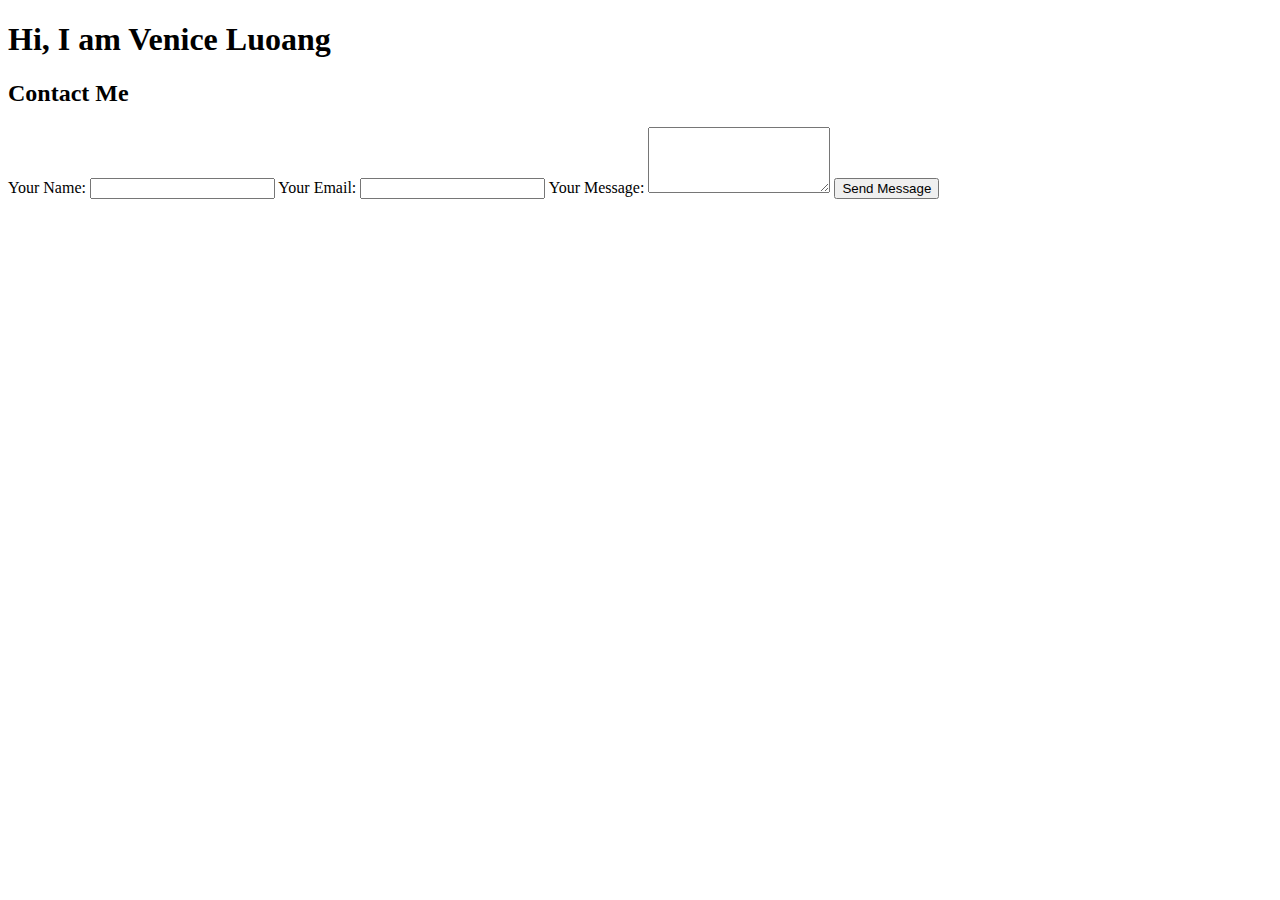
==== index.html @ 9e5da6f2 "Add files via upload" ====
<!DOCTYPE html>
<html lang="en">

<head>
    <meta charset="UTF-8">
    <meta name="viewport" content="width=device-width, initial-scale=1.0">
    <title>My Portfolio</title>
    <link rel="stylesheet" href="styles.css">
    <!-- Swiper CSS -->
    <link rel="stylesheet" href="https://unpkg.com/swiper/swiper-bundle.min.css">
</head>

<body>
    <header>
        <h1>Hi, I am Venice Luoang</h1>
    </header>

    <section id="intro-section">
        <!-- ... (your existing content) -->
    </section>

    <section id="about-me-section">
        <!-- ... (your existing content) -->
    </section>

    <section id="skills-section">
        <!-- ... (your existing content) -->
    </section>

    <section id="projects-section">
        <!-- ... (your existing content) -->
    </section>

    <section id="certificates-section">
        <!-- ... (your existing content) -->
    </section>

    <section id="contact-section">
        <h2>Contact Me</h2>

        <form action="#" method="post" id="contact-form">
            <label for="name">Your Name:</label>
            <input type="text" id="name" name="name" required>

            <label for="email">Your Email:</label>
            <input type="email" id="email" name="email" required>

            <label for="message">Your Message:</label>
            <textarea id="message" name="message" rows="4" required></textarea>

            <button type="submit">Send Message</button>
        </form>
    </section>

    <!-- Swiper JS -->
    <script src="https://unpkg.com/swiper/swiper-bundle.min.js"></script>
    <!-- Initialize Swiper -->
    <script>
        var swiper = new Swiper('.swiper-container', {
            slidesPerView: 1,
            spaceBetween: 30,
            pagination: {
                el: '.swiper-pagination',
                clickable: true,
            },
            navigation: {
                nextEl: '.swiper-button-next',
                prevEl: '.swiper-button-prev',
            },
        });
    </script>
</body>

</html>
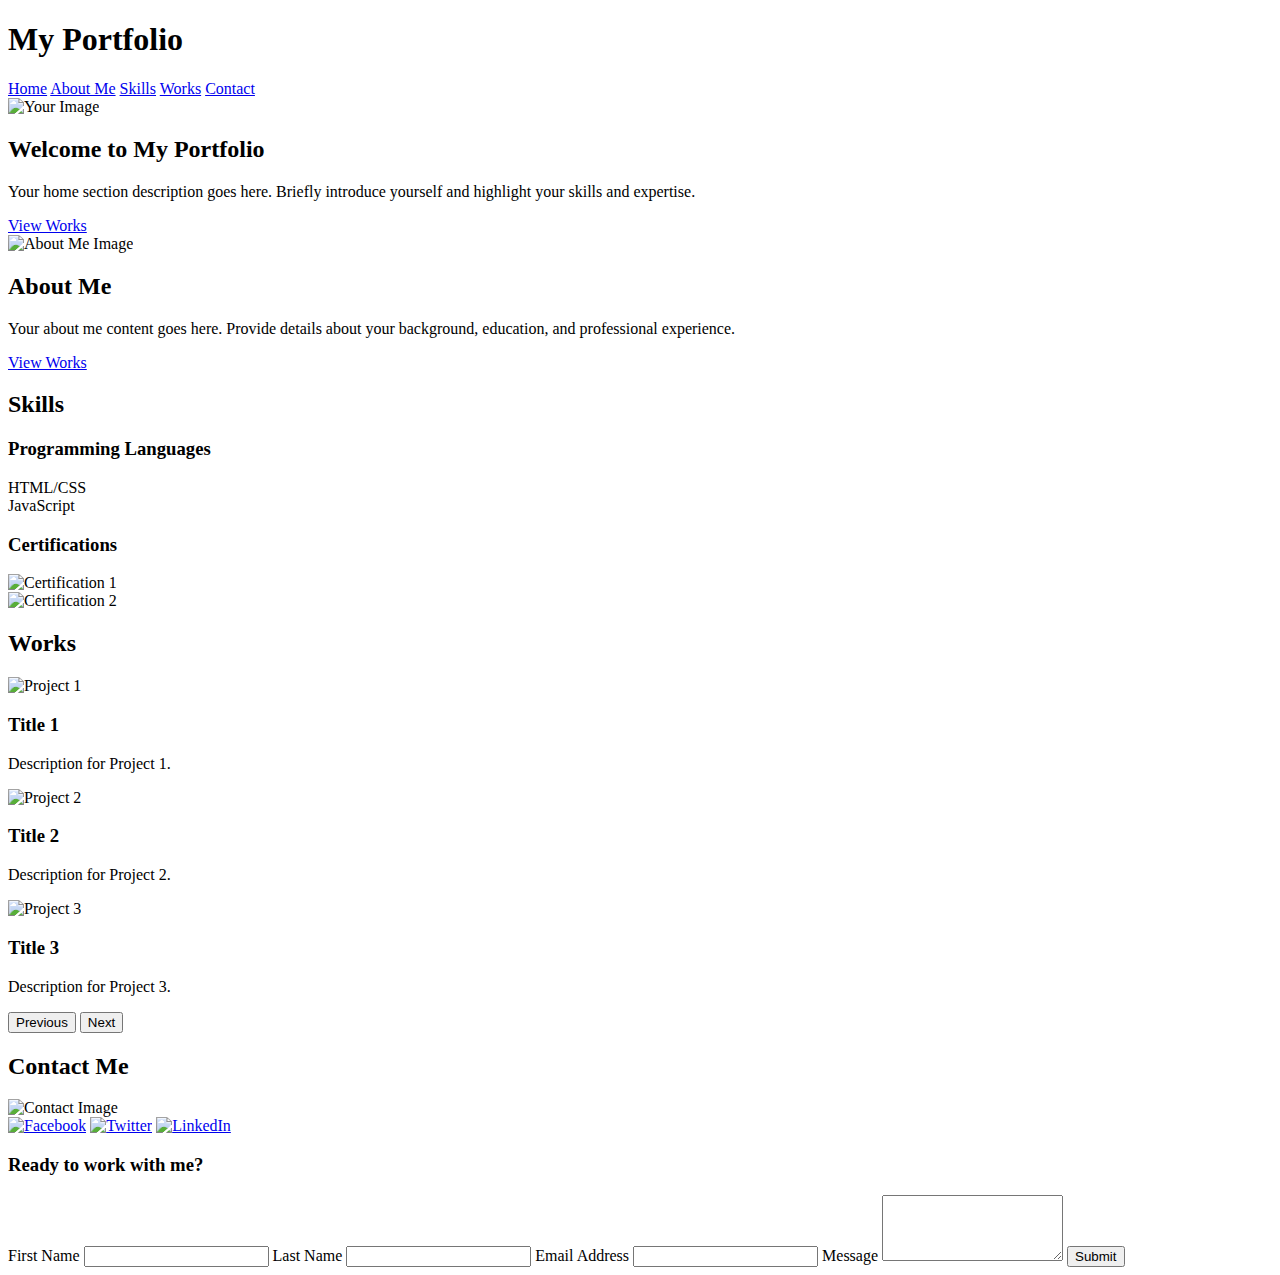
==== commit baa75ea0: "Add files via upload" ====
--- a/index.html
+++ b/index.html
@@ -1,74 +1,182 @@
 <!DOCTYPE html>
 <html lang="en">
+<head>
+  <meta charset="UTF-8">
+  <meta name="viewport" content="width=device-width, initial-scale=1.0">
+  <title>Your Portfolio</title>
+  <link rel="stylesheet" href="styles.css">
+</head>
+<body>
 
-<head>
-    <meta charset="UTF-8">
-    <meta name="viewport" content="width=device-width, initial-scale=1.0">
-    <title>My Portfolio</title>
-    <link rel="stylesheet" href="styles.css">
-    <!-- Swiper CSS -->
-    <link rel="stylesheet" href="https://unpkg.com/swiper/swiper-bundle.min.css">
-</head>
+  <header>
+    <h1 class="section-title">My Portfolio</h1>
+    <nav>
+      <a href="#home" onclick="scrollToSection('#home')">Home</a>
+      <a href="#about" onclick="scrollToSection('#about')">About Me</a>
+      <a href="#skills" onclick="scrollToSection('#skills')">Skills</a>
+      <a href="#works" onclick="scrollToSection('#works')">Works</a>
+      <a href="#contact" onclick="scrollToSection('#contact')">Contact</a>
+    </nav>
+  </header>
 
-<body>
-    <header>
-        <h1>Hi, I am Venice Luoang</h1>
-    </header>
+  <section id="home" class="home-section">
+    <div class="home-content">
+      <div class="home-image">
+        <img src="your-image.jpg" alt="Your Image">
+      </div>
+      <div class="home-description">
+        <h2>Welcome to My Portfolio</h2>
+        <p>
+          Your home section description goes here. 
+          Briefly introduce yourself and highlight your skills and expertise.
+        </p>
+        <a href="#works" class="view-works-btn" onclick="scrollToSection('#works')">View Works</a>
+      </div>
+    </div>
+  </section>
 
-    <section id="intro-section">
-        <!-- ... (your existing content) -->
-    </section>
+  <section id="about" class="about-section">
+    <div class="about-content">
+      <div class="about-image">
+        <img src="your-about-image.jpg" alt="About Me Image">
+      </div>
+      <div class="about-description">
+        <h2>About Me</h2>
+        <p>
+          Your about me content goes here. 
+          Provide details about your background, education, and professional experience.
+        </p>
+        <a href="#works" class="view-works-btn" onclick="scrollToSection('#works')">View Works</a>
+      </div>
+    </div>
+  </section>
 
-    <section id="about-me-section">
-        <!-- ... (your existing content) -->
-    </section>
+  <section id="skills" class="skills-section">
+    <div class="section-content">
+      <h2>Skills</h2>
 
-    <section id="skills-section">
-        <!-- ... (your existing content) -->
-    </section>
+      <!-- Container for Programming Languages -->
+      <div class="skills-container">
+        <div class="skills-left">
+          <h3>Programming Languages</h3>
+          <div class="progress-bar">
+            <div class="progress" style="width: 80%;">HTML/CSS</div>
+          </div>
+          <div class="progress-bar">
+            <div class="progress" style="width: 70%;">JavaScript</div>
+          </div>
+          <!-- Add more programming languages and progress bars as needed -->
+        </div>
+      </div>
 
-    <section id="projects-section">
-        <!-- ... (your existing content) -->
-    </section>
+      <!-- Container for Certifications -->
+      <div class="skills-container">
+        <div class="skills-right">
+          <h3>Certifications</h3>
+          <div class="certification">
+            <img src="certification1.jpg" alt="Certification 1">
+          </div>
+          <div class="certification">
+            <img src="certification2.jpg" alt="Certification 2">
+          </div>
+          <!-- Add more certifications and images as needed -->
+        </div>
+      </div>
 
-    <section id="certificates-section">
-        <!-- ... (your existing content) -->
-    </section>
+    </div>
+  </section>
 
-    <section id="contact-section">
-        <h2>Contact Me</h2>
 
-        <form action="#" method="post" id="contact-form">
-            <label for="name">Your Name:</label>
-            <input type="text" id="name" name="name" required>
+<section id="works" class="works-section">
+    <div class="section-content">
+      <h2>Works</h2>
+  
+      <!-- Image Slider with Descriptions -->
+      <div class="image-slider">
+        <div class="slide">
+          <img src="image1.jpg" alt="Project 1">
+          <div class="slide-description">
+            <h3>Title 1</h3>
+            <p>Description for Project 1.</p>
+          </div>
+        </div>
+        <div class="slide">
+          <img src="image2.jpg" alt="Project 2">
+          <div class="slide-description">
+            <h3>Title 2</h3>
+            <p>Description for Project 2.</p>
+          </div>
+        </div>
+        <div class="slide">
+          <img src="image3.jpg" alt="Project 3">
+          <div class="slide-description">
+            <h3>Title 3</h3>
+            <p>Description for Project 3.</p>
+          </div>
+        </div>
+        <!-- Add more slides as needed -->
+      </div>
+  
+    </div>
+  </section>
+  
 
-            <label for="email">Your Email:</label>
+<!-- Image Slider Navigation Buttons -->
+<div class="slider-navigation">
+    <button class="prev-btn" onclick="prevSlide()">Previous</button>
+    <button class="next-btn" onclick="nextSlide()">Next</button>
+  </div>
+
+  
+  
+  
+
+<section id="contact" class="contact-section">
+    <div class="section-content">
+      <h2>Contact Me</h2>
+  
+      <!-- Contact Content -->
+      <div class="contact-content">
+        <!-- Left side with image and social media icons -->
+        <div class="contact-left">
+          <img src="contact-image.jpg" alt="Contact Image">
+          <div class="social-icons">
+            <!-- Add social media icons as needed -->
+            <a href="#" target="_blank"><img src="facebook-icon.png" alt="Facebook"></a>
+            <a href="#" target="_blank"><img src="twitter-icon.png" alt="Twitter"></a>
+            <a href="#" target="_blank"><img src="linkedin-icon.png" alt="LinkedIn"></a>
+            <!-- Add more social media icons as needed -->
+          </div>
+        </div>
+  
+        <!-- Right side with contact form -->
+        <div class="contact-right">
+          <h3>Ready to work with me?</h3>
+          <form>
+            <label for="firstName">First Name</label>
+            <input type="text" id="firstName" name="firstName" required>
+  
+            <label for="lastName">Last Name</label>
+            <input type="text" id="lastName" name="lastName" required>
+  
+            <label for="email">Email Address</label>
             <input type="email" id="email" name="email" required>
+  
+            <label for="message">Message</label>
+            <textarea id="message" name="message" rows="4" required></textarea>
+  
+            <button type="submit">Submit</button>
+          </form>
+        </div>
+      </div>
+  
+    </div>
+  </section>
+  
+  
 
-            <label for="message">Your Message:</label>
-            <textarea id="message" name="message" rows="4" required></textarea>
+  
+  <script src="script.js"></script>
 
-            <button type="submit">Send Message</button>
-        </form>
-    </section>
-
-    <!-- Swiper JS -->
-    <script src="https://unpkg.com/swiper/swiper-bundle.min.js"></script>
-    <!-- Initialize Swiper -->
-    <script>
-        var swiper = new Swiper('.swiper-container', {
-            slidesPerView: 1,
-            spaceBetween: 30,
-            pagination: {
-                el: '.swiper-pagination',
-                clickable: true,
-            },
-            navigation: {
-                nextEl: '.swiper-button-next',
-                prevEl: '.swiper-button-prev',
-            },
-        });
-    </script>
 </body>
-
 </html>
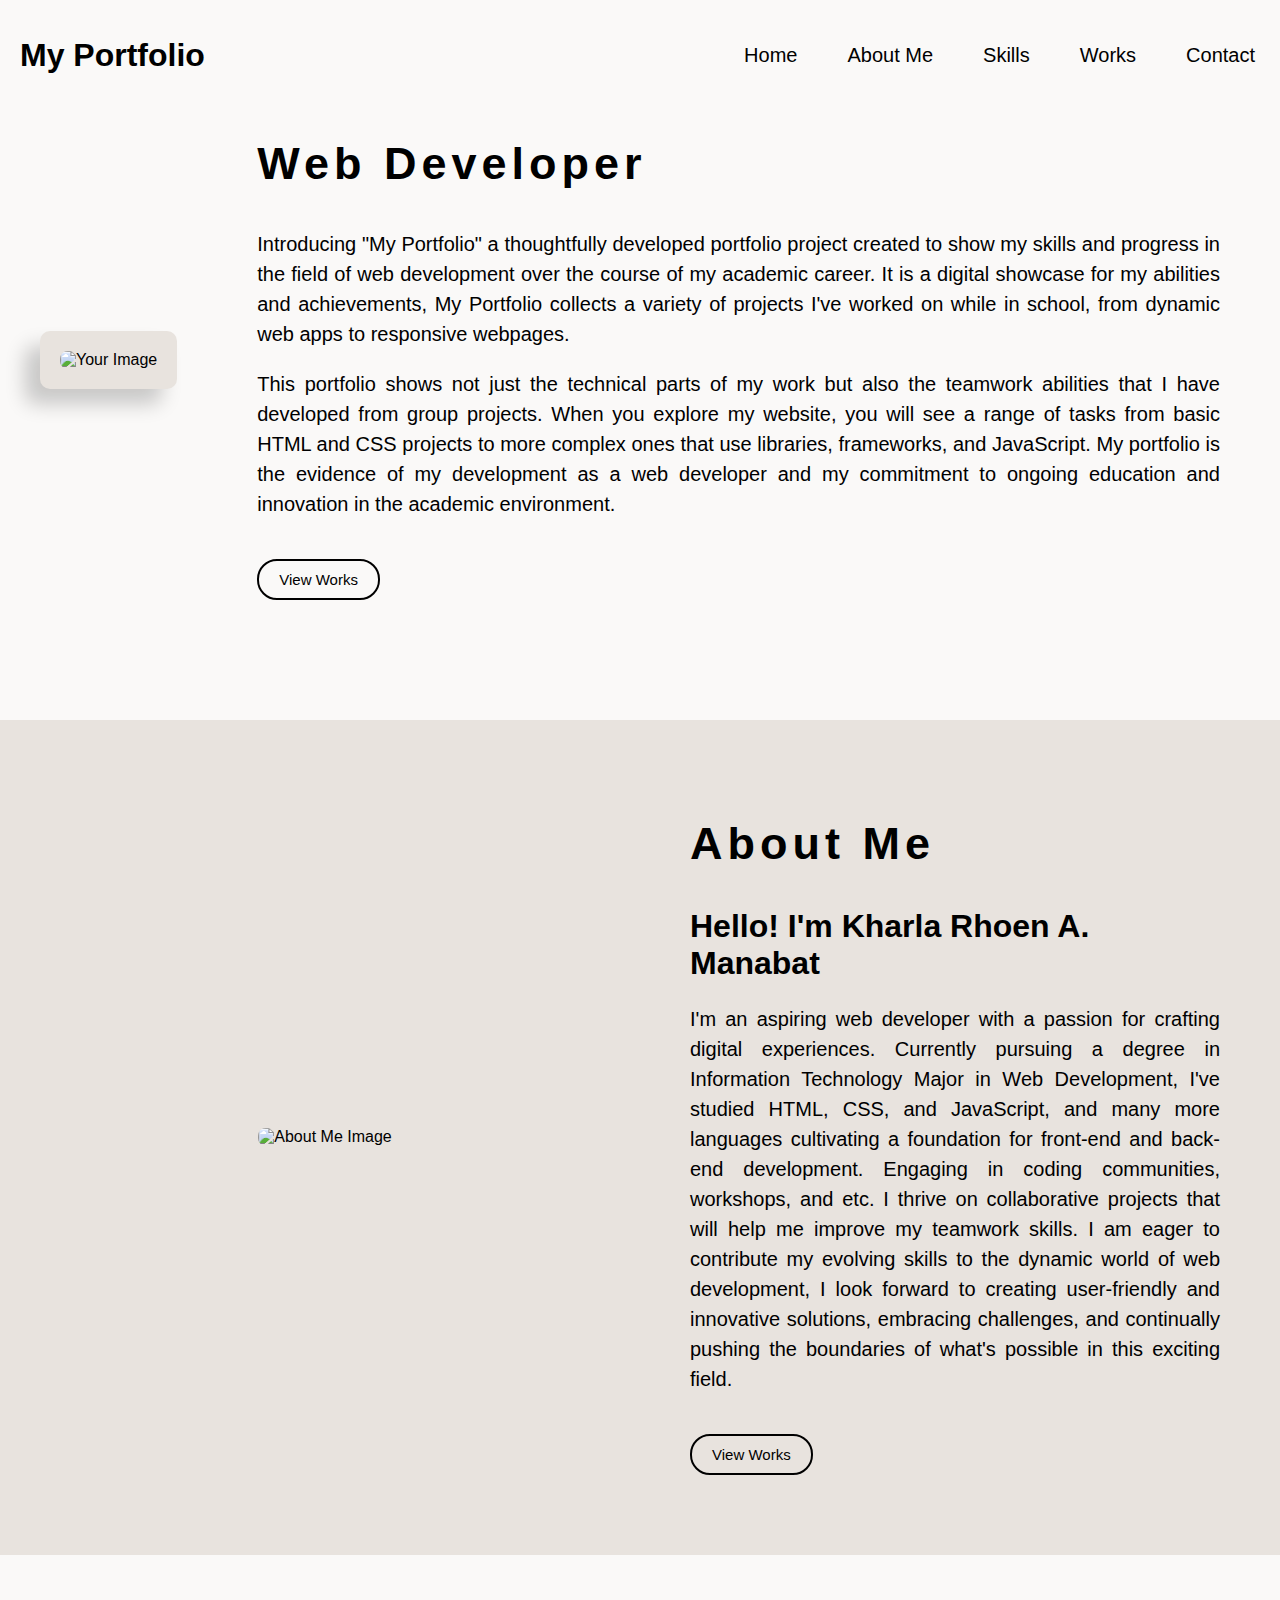
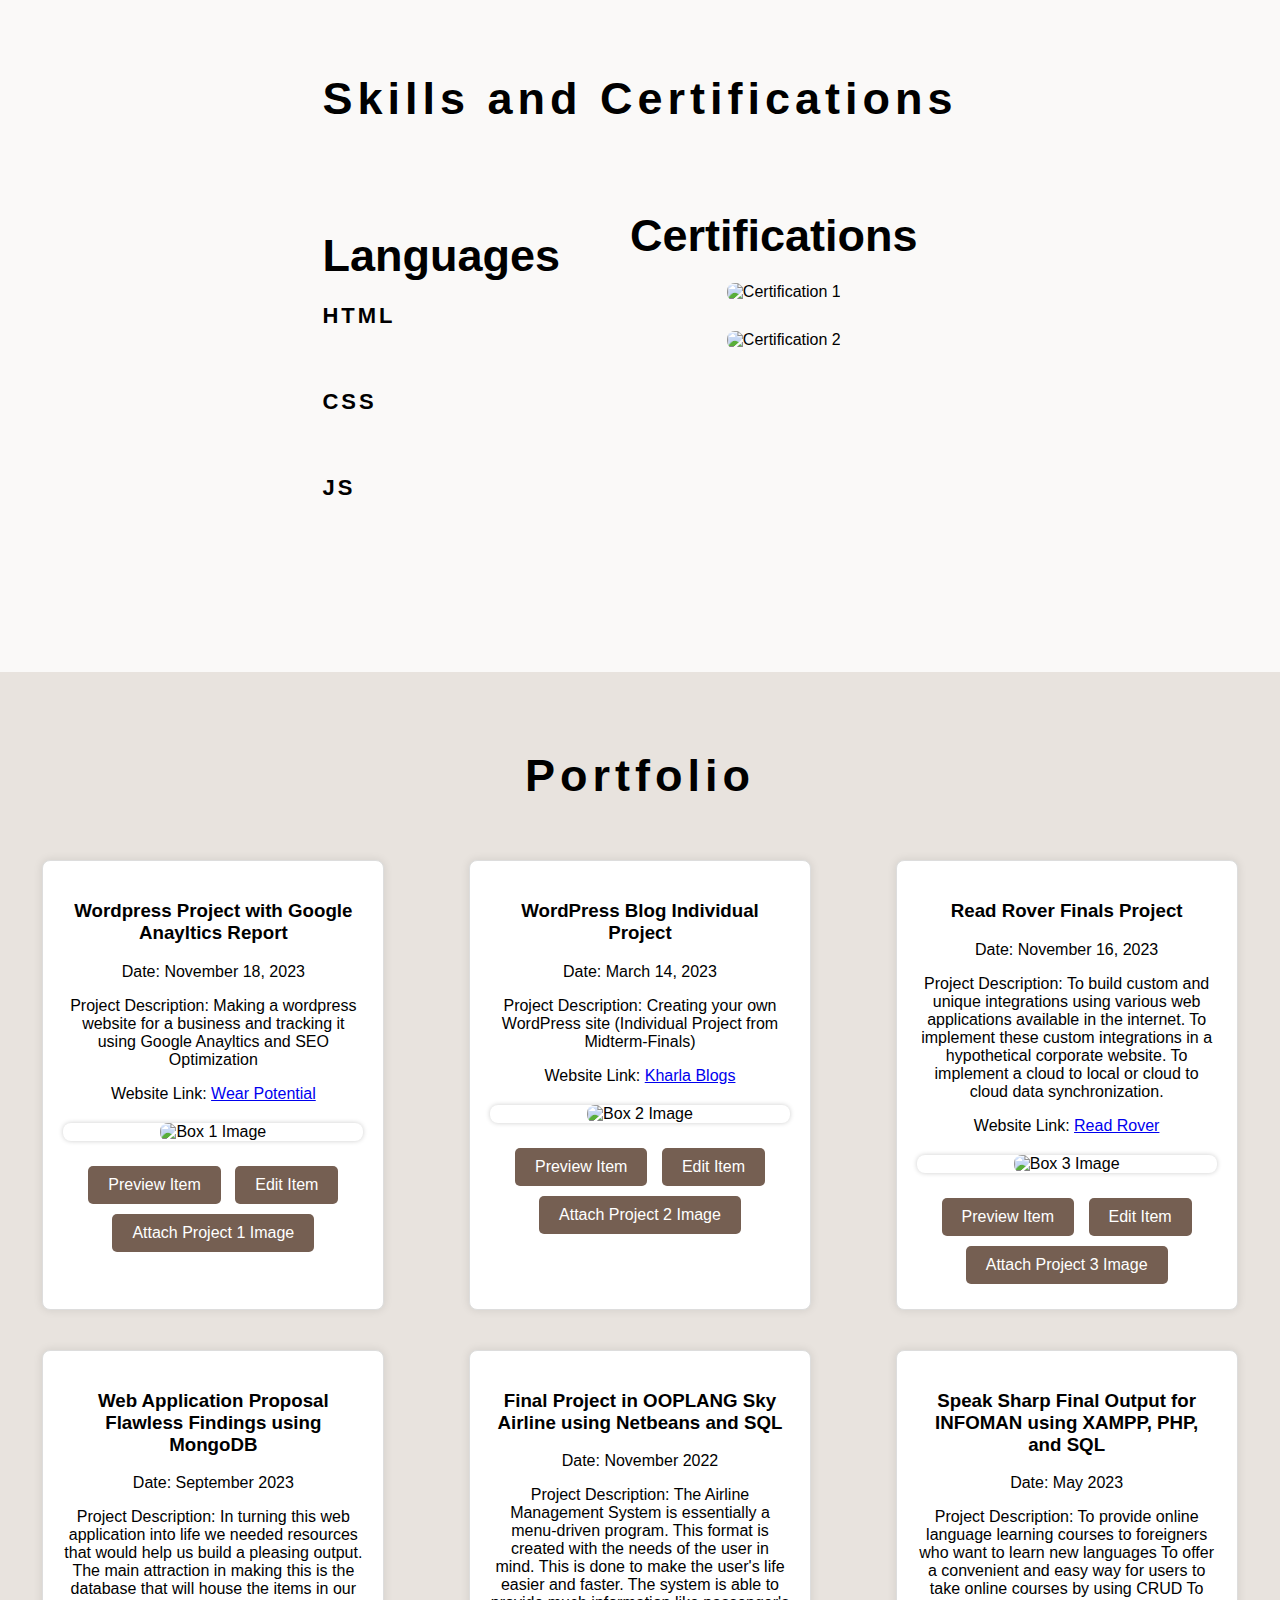
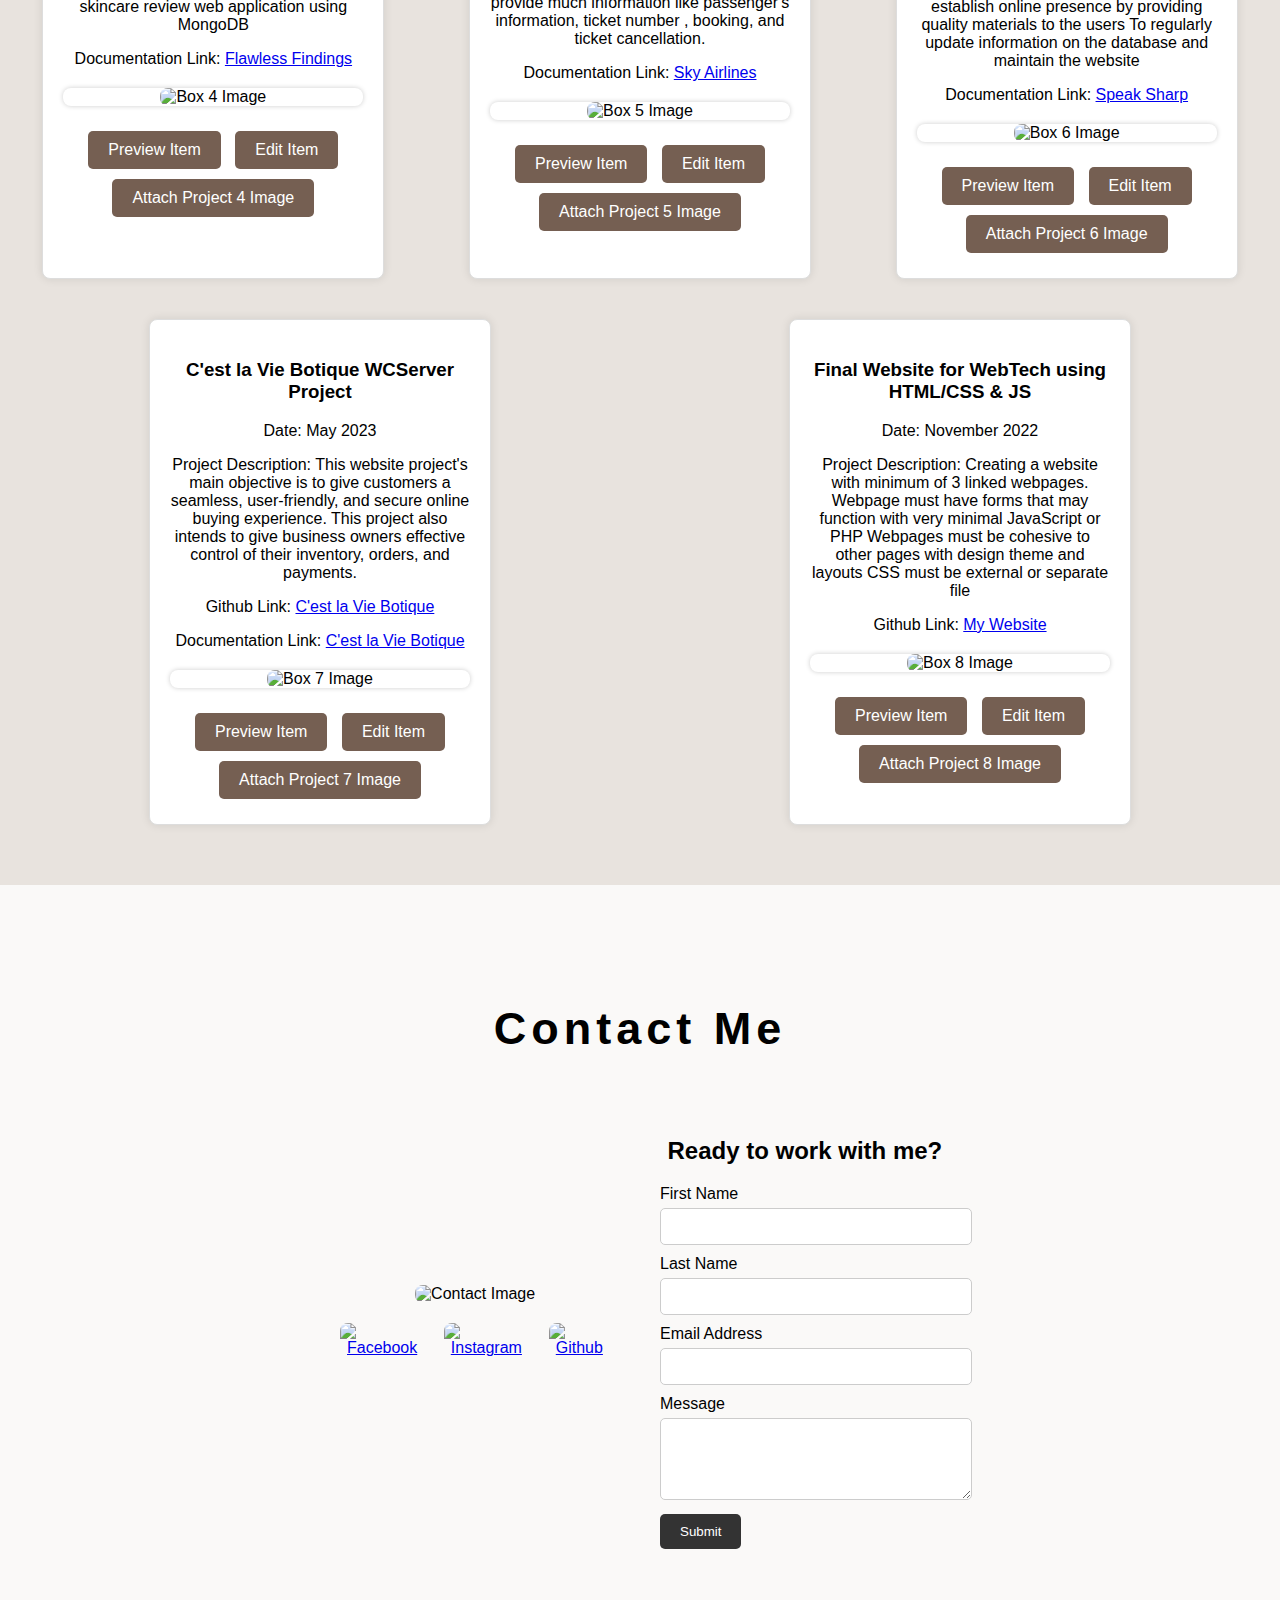
==== commit d865d57a: "Add files via upload" ====
--- a/index.html
+++ b/index.html
@@ -3,7 +3,11 @@
 <head>
   <meta charset="UTF-8">
   <meta name="viewport" content="width=device-width, initial-scale=1.0">
-  <title>Your Portfolio</title>
+
+  <!-- Favicon -->
+  <link rel="shortcut icon" href="favicon.png" type="image/x-icon">
+
+  <title>Kharla's Portfolio</title>
   <link rel="stylesheet" href="styles.css">
 </head>
 <body>
@@ -21,116 +25,328 @@
 
   <section id="home" class="home-section">
     <div class="home-content">
-      <div class="home-image">
-        <img src="your-image.jpg" alt="Your Image">
-      </div>
+      
+      
+
+       <!-- Container for Image  -->
+    <div class="image-container">
+      <img src="home-image.png" alt="Your Image">
+      
+    </div>
+
+
       <div class="home-description">
-        <h2>Welcome to My Portfolio</h2>
+        <h2>Web Developer</h2>
         <p>
-          Your home section description goes here. 
-          Briefly introduce yourself and highlight your skills and expertise.
+            Introducing "My Portfolio" a thoughtfully developed portfolio 
+            project created to show my skills and progress in the field of web development over the 
+            course of my academic career. It is a digital showcase for my abilities and achievements, 
+            My Portfolio collects a variety of projects I've worked on while in school, from dynamic 
+            web apps to responsive webpages. 
+        </p>
+
+        <p>
+          This portfolio shows not just the technical parts of my work but also the teamwork
+          abilities that I have developed from group projects. When you explore my website, 
+          you will see a range of tasks from basic HTML and CSS projects to more complex ones
+          that use libraries, frameworks, and JavaScript. My portfolio is the evidence of my 
+          development as a web developer and my commitment to ongoing education and innovation 
+          in the academic environment.
+        </p>
+
+        <a href="#works" class="view-works-btn" onclick="scrollToSection('#works')">View Works</a>
+      </div>
+    </div>
+  </section>
+
+
+  <section id="about" class="about-section">
+    <div class="about-content">
+
+      <div class="about-image">
+        <img src="about-image.png" alt="About Me Image">
+      </div>
+
+      <div class="about-description">
+        <h2>About Me</h2>
+
+        <h1> Hello! I'm Kharla Rhoen A. Manabat</h1>
+
+        <p>
+          I'm an aspiring web developer with a passion for crafting digital experiences. 
+          Currently pursuing a degree in Information Technology Major in Web Development, I've studied HTML, CSS, 
+          and JavaScript, and many more languages cultivating a foundation for front-end and back-end development. 
+          Engaging in coding communities, workshops, and etc. I thrive on collaborative projects that will help me 
+          improve my teamwork skills. I am eager to contribute my evolving skills to the dynamic world of web development, 
+          I look forward to creating user-friendly and innovative solutions, embracing challenges, and continually
+          pushing the boundaries of what's possible in this exciting field.
         </p>
         <a href="#works" class="view-works-btn" onclick="scrollToSection('#works')">View Works</a>
       </div>
     </div>
   </section>
 
-  <section id="about" class="about-section">
-    <div class="about-content">
-      <div class="about-image">
-        <img src="your-about-image.jpg" alt="About Me Image">
-      </div>
-      <div class="about-description">
-        <h2>About Me</h2>
-        <p>
-          Your about me content goes here. 
-          Provide details about your background, education, and professional experience.
-        </p>
-        <a href="#works" class="view-works-btn" onclick="scrollToSection('#works')">View Works</a>
-      </div>
-    </div>
-  </section>
-
   <section id="skills" class="skills-section">
     <div class="section-content">
-      <h2>Skills</h2>
-
-      <!-- Container for Programming Languages -->
-      <div class="skills-container">
-        <div class="skills-left">
-          <h3>Programming Languages</h3>
-          <div class="progress-bar">
-            <div class="progress" style="width: 80%;">HTML/CSS</div>
+      <h2>Skills and Certifications</h2>
+  
+      <!-- Container for Skills and Certifications -->
+      <div class="skills-and-certifications-container">
+  
+        <!-- Container for Programming Languages -->
+        <div class="skills-container">
+          <div class="skills-left">
+            <h3>Languages</h3>
+  
+            <!-- Progress Bar for HTML/CSS -->
+            <div class="progress-title">HTML</div>
+            <div class="progress-bar">
+              <div class="progress" style="width: 90%;"></div>
+            </div>
+  
+            <!-- Progress Bar for JavaScript -->
+            <div class="progress-title">CSS</div>
+            <div class="progress-bar">
+              <div class="progress" style="width: 80%;"></div>
+            </div>
+  
+            <!-- Progress Bar for Python -->
+            <div class="progress-title">JS</div>
+            <div class="progress-bar">
+              <div class="progress" style="width: 50%;"></div>
+            </div>
           </div>
-          <div class="progress-bar">
-            <div class="progress" style="width: 70%;">JavaScript</div>
+        </div>
+  
+        <!-- Container for Certifications -->
+        <div class="certifications-container">
+          <div class="certifications-right">
+            <h3>Certifications</h3>
+            <div class="certification">
+              <img src="cert1.png" alt="Certification 1">
+            </div>
+            <div class="certification">
+              <img src="cert2.png" alt="Certification 2">
+            </div>
+            
           </div>
-          <!-- Add more programming languages and progress bars as needed -->
-        </div>
-      </div>
-
-      <!-- Container for Certifications -->
-      <div class="skills-container">
-        <div class="skills-right">
-          <h3>Certifications</h3>
-          <div class="certification">
-            <img src="certification1.jpg" alt="Certification 1">
-          </div>
-          <div class="certification">
-            <img src="certification2.jpg" alt="Certification 2">
-          </div>
-          <!-- Add more certifications and images as needed -->
-        </div>
-      </div>
-
+        </div>
+  
+      </div>
     </div>
   </section>
 
 
+  
+<!-- Works Page Section -->
 <section id="works" class="works-section">
-    <div class="section-content">
-      <h2>Works</h2>
-  
-      <!-- Image Slider with Descriptions -->
-      <div class="image-slider">
-        <div class="slide">
-          <img src="image1.jpg" alt="Project 1">
-          <div class="slide-description">
-            <h3>Title 1</h3>
-            <p>Description for Project 1.</p>
-          </div>
-        </div>
-        <div class="slide">
-          <img src="image2.jpg" alt="Project 2">
-          <div class="slide-description">
-            <h3>Title 2</h3>
-            <p>Description for Project 2.</p>
-          </div>
-        </div>
-        <div class="slide">
-          <img src="image3.jpg" alt="Project 3">
-          <div class="slide-description">
-            <h3>Title 3</h3>
-            <p>Description for Project 3.</p>
-          </div>
-        </div>
-        <!-- Add more slides as needed -->
-      </div>
-  
-    </div>
-  </section>
-  
-
-<!-- Image Slider Navigation Buttons -->
-<div class="slider-navigation">
-    <button class="prev-btn" onclick="prevSlide()">Previous</button>
-    <button class="next-btn" onclick="nextSlide()">Next</button>
+  <div class="section-content">
+    <h2>Portfolio</h2>
+
+    <!-- Container for Works Items -->
+    <div class="works-container">
+      <!-- Works Item 1 -->
+      <div class="works-item">
+        <h3>Wordpress Project with Google Anayltics Report</h3>
+        <p>Date: November 18, 2023</p>
+        <p>Project Description: Making a wordpress website for a business and tracking it using Google Anayltics and SEO Optimization</p>
+        <p>Website Link: <a href="https://wearpotential.com/" target="_blank">Wear Potential</a></p>
+
+        <!-- Image Box 1 -->
+        <div class="image-box">
+          <img src="proj1.jpg" alt="Box 1 Image">
+        </div>
+
+        <!-- Buttons for Preview, Edit, and Resize -->
+        <div class="action-buttons">
+          <button onclick="previewWorksItem(1)">Preview Item</button>
+          <button onclick="editWorksItem(1)">Edit Item</button>
+          <button onclick="attachBox1Image(1)">Attach Project 1 Image</button>
+          <!-- Add more buttons for additional actions -->
+        </div>
+      </div>
+
+      <!-- Works Item 2 -->
+      
+      <div class="works-item">
+        <h3>WordPress Blog Individual Project</h3>
+        <p>Date: March 14, 2023</p>
+        <p>Project Description: Creating your own WordPress site
+          (Individual Project from Midterm-Finals) </p>
+        <p>Website Link: <a href="https://kharlablogs.wordpress.com/" target="_blank">Kharla Blogs</a></p>
+
+        <!-- Image Box 2 -->
+        <div class="image-box">
+          <img src="proj2.jpg" alt="Box 2 Image">
+        </div>
+
+        <!-- Buttons for Preview, Edit, and Resize -->
+        <div class="action-buttons">
+          <button onclick="previewWorksItem(1)">Preview Item</button>
+          <button onclick="editWorksItem(1)">Edit Item</button>
+          <button onclick="attachBox1Image(1)">Attach Project 2 Image</button>
+          <!-- Add more buttons for additional actions -->
+        </div>
+      </div>
+
+        <!-- Works Item 3 -->
+      
+      <div class="works-item">
+        <h3>Read Rover Finals Project</h3>
+        <p>Date: November 16, 2023</p>
+        <p>Project Description: 
+          To build custom and unique integrations using various web applications available in the internet.
+          To implement these custom integrations in a hypothetical corporate website.
+          To implement a cloud to local or cloud to cloud data synchronization. </p>
+        <p>Website Link: <a href="https://asi-workspace.bitbucket.io/" target="_blank">Read Rover</a></p>
+    
+        <!-- Image Box 3 -->
+        <div class="image-box">
+          <img src="proj3.jpg" alt="Box 3 Image">
+        </div>
+
+        <!-- Buttons for Preview, Edit, and Resize -->
+        <div class="action-buttons">
+          <button onclick="previewWorksItem(1)">Preview Item</button>
+          <button onclick="editWorksItem(1)">Edit Item</button>
+          <button onclick="attachBox1Image(1)">Attach Project 3 Image</button>
+          <!-- Add more buttons for additional actions -->
+        </div>
+      </div>
+
+        <!-- Works Item 4 -->
+      
+      <div class="works-item">
+        <h3>Web Application Proposal Flawless Findings using MongoDB</h3>
+        <p>Date: September 2023</p>
+        <p>Project Description: In turning this web application into life we 
+          needed resources that would help us build a pleasing output. The main 
+          attraction in making this is the database that will house the items 
+          in our skincare review web application using MongoDB </p>
+        <p>Documentation Link: <a href="https://docs.google.com/document/d/1GkGcAJJAKwdFMI0ChfCf5hkJW_N1W_yzxMfLfLTsxTA/edit?usp=sharing" target="_blank">Flawless Findings</a></p>
+        
+        <!-- Image Box 4 -->
+        <div class="image-box">
+          <img src="proj4.png" alt="Box 4 Image">
+        </div>
+
+        <!-- Buttons for Preview, Edit, and Resize -->
+        <div class="action-buttons">
+          <button onclick="previewWorksItem(1)">Preview Item</button>
+          <button onclick="editWorksItem(1)">Edit Item</button>
+          <button onclick="attachBox1Image(1)">Attach Project 4 Image</button>
+          <!-- Add more buttons for additional actions -->
+        </div>
+      </div>
+
+      <!-- Works Item 5 -->
+      
+      <div class="works-item">
+        <h3>Final Project in OOPLANG Sky Airline using Netbeans and SQL</h3>
+        <p>Date: November 2022</p>
+        <p>Project Description: The Airline Management System is essentially a menu-driven program. 
+          This format is created with the needs of the user in mind. This is done to make the user's
+           life easier and faster. The system is able to provide much information like passenger's 
+           information, ticket number , booking, and ticket cancellation.  </p>
+        <p>Documentation Link: <a href="https://docs.google.com/document/d/1Oq1OCYJ8FaLLZrXBhzG--5yGLYjjPX5AqSi3KSJOqmw/edit?usp=sharing" target="_blank">Sky Airlines</a></p>
+
+        <!-- Image Box 5 -->
+        <div class="image-box">
+          <img src="proj5.jpg" alt="Box 5 Image">
+        </div>
+
+        <!-- Buttons for Preview, Edit, and Resize -->
+        <div class="action-buttons">
+          <button onclick="previewWorksItem(1)">Preview Item</button>
+          <button onclick="editWorksItem(1)">Edit Item</button>
+          <button onclick="attachBox1Image(1)">Attach Project 5 Image</button>
+          <!-- Add more buttons for additional actions -->
+        </div>
+      </div>
+      
+        <!-- Works Item 6 -->
+      
+      <div class="works-item">
+        <h3>Speak Sharp Final Output for INFOMAN using XAMPP, PHP, and SQL</h3>
+        <p>Date: May 2023</p>
+        <p>Project Description: To provide online language learning courses to foreigners who want to learn new languages
+          To offer a convenient and easy way for users to take online courses by using CRUD
+          To establish online presence by providing quality materials to the users
+          To regularly update information on the database and maintain the website
+          </p>
+        <p>Documentation Link: <a href=https://docs.google.com/document/d/1r_jgcLwN25mGX2jcWNUiXmQ7tcfbJQI_yyPagSUz4ME/edit?usp=sharing"" target="_blank">Speak Sharp</a></p>
+
+
+        <!-- Image Box 6 -->
+        <div class="image-box">
+          <img src="proj6.jpg" alt="Box 6 Image">
+        </div>
+
+        <!-- Buttons for Preview, Edit, and Resize -->
+        <div class="action-buttons">
+          <button onclick="previewWorksItem(1)">Preview Item</button>
+          <button onclick="editWorksItem(1)">Edit Item</button>
+          <button onclick="attachBox1Image(1)">Attach Project 6 Image</button>
+          <!-- Add more buttons for additional actions -->
+        </div>
+      </div>
+
+      <!-- Works Item 7 -->
+      
+      <div class="works-item">
+        <h3> C'est la Vie Botique WCServer Project </h3>
+        <p>Date: May 2023</p>
+        <p>Project Description: This website project's main objective is to give customers a seamless, user-friendly, and secure 
+          online buying experience. This project also intends to give business owners effective control of their inventory, 
+          orders, and payments.</p>
+        <p>Github Link: <a href="https://github.com/jrnng/WCSERVER-FINALS.git" target="_blank">C'est la Vie Botique</a></p>
+        <p>Documentation Link: <a href="https://docs.google.com/document/d/1rorDqztHqJ8hq7ctTZQklsuJfdlii-x84TA8Cz31vkQ/edit?usp=sharing" target="_blank">C'est la Vie Botique</a></p>
+
+        <!-- Image Box 7 -->
+        <div class="image-box">
+          <img src="proj7.jpg" alt="Box 7 Image">
+        </div>
+
+       <!-- Buttons for Preview, Edit, and Resize -->
+       <div class="action-buttons">
+        <button onclick="previewWorksItem(1)">Preview Item</button>
+        <button onclick="editWorksItem(1)">Edit Item</button>
+        <button onclick="attachBox1Image(1)">Attach Project 7 Image</button>
+        <!-- Add more buttons for additional actions -->
+      </div>
+      </div>
+
+      <!-- Works Item 8 -->
+      
+      <div class="works-item">
+        <h3>Final Website for WebTech using HTML/CSS & JS</h3>
+        <p>Date: November 2022 </p>
+        <p>Project Description: Creating a website with minimum of 3 linked webpages.
+          Webpage must have forms that may function with very minimal JavaScript or PHP
+          Webpages must be cohesive to other pages with design theme and layouts
+          CSS must be external or separate file</p>
+        <p>Github Link: <a href="https://github.com/kharlarhn/webtech.git" target="_blank">My Website</a></p>
+  
+        <!-- Image Box 6 -->
+        <div class="image-box">
+          <img src="proj8.jpg" alt="Box 8 Image">
+        </div>
+
+        <!-- Buttons for Preview, Edit, and Resize -->
+        <div class="action-buttons">
+          <button onclick="previewWorksItem(1)">Preview Item</button>
+          <button onclick="editWorksItem(1)">Edit Item</button>
+          <button onclick="attachBox1Image(1)">Attach Project 8 Image</button>
+          <!-- Add more buttons for additional actions -->
+        </div>
+      </div>
+
+
+    </div>
   </div>
-
-  
-  
-  
-
+</section>
+
+  
 <section id="contact" class="contact-section">
     <div class="section-content">
       <h2>Contact Me</h2>
@@ -139,12 +355,12 @@
       <div class="contact-content">
         <!-- Left side with image and social media icons -->
         <div class="contact-left">
-          <img src="contact-image.jpg" alt="Contact Image">
+          <img src="contact-image.png" alt="Contact Image">
           <div class="social-icons">
             <!-- Add social media icons as needed -->
-            <a href="#" target="_blank"><img src="facebook-icon.png" alt="Facebook"></a>
-            <a href="#" target="_blank"><img src="twitter-icon.png" alt="Twitter"></a>
-            <a href="#" target="_blank"><img src="linkedin-icon.png" alt="LinkedIn"></a>
+            <a href="https://www.facebook.com/kharlarhn?mibextid=LQQJ4d" target="_blank"><img src="fb.png" alt="Facebook"></a>
+            <a href="https://www.instagram.com/kharlarhnn/?next=%2F" target="_blank"><img src="ig.png" alt="Instagram"></a>
+            <a href="https://github.com/kharlarhn" target="_blank"><img src="github.png" alt="Github"></a>
             <!-- Add more social media icons as needed -->
           </div>
         </div>
--- a/styles.css
+++ b/styles.css
@@ -0,0 +1,591 @@
+@media only screen and (max-width: 600px) {
+  /* Styles for screens smaller than 600px */
+}
+
+  body {
+    margin: 0;
+    padding: 0;
+    font-family: 'Cambria', sans-serif;
+    background-color: #faf9f8; /* Cream background color */
+    color: #000; /* Black text color */
+  }
+
+  header {
+    background-color:#faf9f8; /* Cream background color for the header */
+    color: #000; /* Black text color */
+    text-align: center;
+    padding: 1em 20px;
+    width: 100%;
+    z-index: 1000;
+    display: flex;
+    justify-content: space-between;
+    align-items: center;
+    position: fixed;
+    top: 0;
+  }
+
+
+  nav {
+    display: flex;
+    justify-content: center; /* Center-align items */
+    margin-right: 20px; /* Adjust the right margin */
+  }
+  
+  
+  nav a {
+    color: #000; /* Black text color */
+    text-decoration: none;
+    margin: 0 15px;
+    padding: 10px;
+    font-size: 20px;
+    transition: font-weight 0.3s;
+  }
+
+
+  nav a:hover {
+    font-weight: bold; /* Make the text bold on hover */
+  }
+  
+  nav a.active {
+    font-weight: bold; /* Keep the text bold for the active link */
+  }
+  
+  .section-title {
+    color: #000; /* Black text color */
+  }
+  
+  section {
+    padding: 80px 20px;
+    text-align: center; /* Center-align text within sections */
+  }
+  
+
+/* Home Description */
+
+body .home-description {
+  margin-left: 80px;
+}
+
+
+body .home-description h2 {
+  font-size: 45px;
+  letter-spacing: 5px;
+  line-height: 1.2;
+}
+
+
+body .home-description p {
+  font-size: 20px;
+  line-height: 1.5;
+  text-align: justify;
+}
+
+
+/* About Description */
+
+
+.about-section {
+  background-color: #e8e3de; /* Set the desired background color */
+  padding: 40px 0; /* Add padding to the About section */
+  text-align: center;
+}
+
+
+
+body .about-description {
+  margin-left: 80px;
+}
+
+
+body .about-description h2 {
+  font-size: 45px;
+  letter-spacing: 5px;
+  line-height: 1.2;
+}
+
+
+body .about-description p {
+  font-size: 20px;
+  line-height: 1.5;
+  text-align: justify;
+}
+
+
+
+  .home-section,
+  .about-section,
+  .skills-section,
+  .works-section,
+  .contact-section {
+    display: flex;
+    justify-content: center;
+    align-items: center;
+  }
+  
+  .home-content,
+  .about-content,
+  .skills-content,
+  .works-content,
+  .contact-content {
+    max-width: 1200px;
+    display: flex;
+    flex-wrap: wrap;
+    justify-content: center;
+    align-items: center;
+  }
+  
+  .home-image,
+  .about-image,
+  .skills-image,
+  .works-image,
+  .contact-image {
+    flex: 1;
+    margin: 20px;
+  }
+  
+  .home-image img,
+  .about-image img,
+  .skills-image img,
+  .works-image img,
+  .contact-image img {
+    width: 100%;
+    border-radius: 8px;
+  }
+  
+  .home-description,
+  .about-description,
+  .skills-description,
+  .works-description,
+  .contact-description {
+    flex: 1;
+    margin: 20px;
+    text-align: left; /* Align text to the left */
+  }
+  
+  .home-description h2,
+  .about-description h2,
+  .skills-description h2,
+  .works-description h2,
+  .contact-description h2 {
+    font-size: 2em;
+  }
+  
+  .home-description p,
+  .about-description p,
+  .skills-description p,
+  .works-description p,
+  .contact-description p {
+    font-size: 1em;
+  }
+  
+
+/* View Works button */
+.view-works-btn {
+  display: inline-block;
+  margin: 20px auto;
+  padding: 10px 20px;
+  font-size: 15px;
+  color: #000;
+  text-decoration: none;
+  text-align: center;
+  border: 2px solid #000; /* Black outline */
+  border-radius: 20px; /* Rounded corners */
+  transition: background-color 0.3s, color 0.3s;
+}
+
+.view-works-btn:hover {
+  background-color: #000;
+  color: #fff;
+}
+
+
+
+/* Container for Programming Languages */
+
+.skills-section h2 {
+  font-size: 45px;
+  letter-spacing: 5px;
+  line-height: 1.2;
+}
+
+.skills-container {
+  margin-top: 20px; /* Adjust the margin as needed */
+}
+
+.skills-left {
+  text-align: left;
+}
+
+.skills-container h3 {
+  font-size: 20px;
+  margin-bottom: 10px;
+}
+
+.progress-title {
+  font-weight: bold;
+  margin-bottom: 10px;
+}
+
+.progress-bar {
+  margin-bottom: 40px;
+  overflow: hidden;
+  height: 30px;
+  border-radius: 20px;
+  background-color: #c1b8b3;
+}
+
+.progress {
+  height: 100%;
+  width: 50%;
+  border-radius: 10px;
+  background-color: #60453e;
+  transition: width 0.5s ease-in-out;
+  animation: pulsate 1.5s infinite alternate; /* Pulsating animation */
+}
+
+  .certification img {
+    max-width: 100%;
+    border-radius: 8px;
+    margin-bottom: 10px;
+  }
+  
+  .image-gallery {
+    display: flex;
+    flex-wrap: wrap;
+    justify-content: center;
+  }
+  
+  .image {
+    margin: 10px;
+  }
+  
+
+
+/* Container for Skills and Certifications */
+.skills-and-certifications-container {
+  display: flex;
+  justify-content: space-between;
+  margin-bottom: 30px; /* Adjust the margin bottom as needed */
+}
+
+
+/* Container for Programming Languages */
+.skills-container {
+  flex: 0.45; /* Adjust the flex value for skills */
+  text-align: center; /* Center the content inside .skills-container */
+}
+
+.skills-left {
+  text-align: left; /* Align the text content to the left within .skills-left */
+}
+
+.skills-container h3,
+.skills-container .progress-bar {
+  text-align: left; /* Align the content inside .skills-container to the left */
+  line-height: 1.2;
+  font-size: 45px;
+  margin-bottom: 20px;
+}
+
+
+.skills-container .progress-bar {
+  text-align: left;
+  line-height: 1.2;
+  font-size: 45px;
+  margin-bottom: 20px;
+  width: 0;
+  animation: fillProgress 2s ease-out forwards; /* Sliding animation */
+}
+
+@keyframes fillProgress {
+  to {
+    width: 80%;
+  }
+}
+
+@keyframes pulsate {
+  from {
+    transform: scale(1);
+  }
+  to {
+    transform: scale(1.1);
+  }
+}
+
+
+.skills-container .progress-title {
+  text-align: left; /* Align the content inside .skills-container to the left */
+  letter-spacing: 3px;
+  line-height: 1.2;
+  font-size: 22px;
+}
+
+
+
+
+
+
+
+
+
+.skills-certifications-space {
+  flex: 0.1; /* Adjust the flex value to control the width of the space */
+  background-color: white; /* White background color for the space */
+}
+
+
+/* Container for Certifications */
+.certifications-container {
+  flex: 0.5; /* Adjust the flex value for certifications */
+  margin-right: 20px; /* Adjust the margin-right to create more space on the right */
+  text-align: center; /* Center the content inside .certifications-container */
+}
+
+.certifications-container h3 {
+  margin-bottom: 10px;
+  text-align: left; /* Align the h3 heading to the left */
+  line-height: 1.2;
+  font-size: 45px;
+}
+
+.certification {
+  margin-top: 20px;
+  text-align: center;
+  overflow: hidden; /* Ensure overflow is hidden to prevent layout shifting */
+  position: relative; /* Add position relative to enable stacking context */
+}
+
+.certification img {
+  max-width: 100%; /* Set the maximum width to 100% of its container */
+  height: auto;    /* Automatically adjust the height to maintain aspect ratio */
+  border-radius: 8px; /* Optional: Rounded corners for the image */
+  transition: transform 0.3s ease-in-out; /* Add transition for smooth animation */
+}
+
+.certification:hover img {
+  transform: scale(1.1); /* Scale the image on hover */
+}
+
+
+/* Works section layout */
+.works-section {
+  background-color: #e8e3de; /* Set the background color for the works section */
+  padding: 40px 0; /* Add padding to the works section */
+  text-align: center;
+}
+
+.works-section h2 {
+  font-size: 45px;
+  letter-spacing: 5px;
+  line-height: 1.2;
+
+}
+
+
+.works-container {
+  display: flex;
+  justify-content: space-around;
+  flex-wrap: wrap;
+}
+
+.works-item {
+  border: 1px solid #ddd;
+  border-radius: 8px;
+  padding: 20px;
+  margin: 20px;
+  width: 300px; /* Adjust the width of each works item as needed */
+  box-shadow: 0 0 10px rgba(0, 0, 0, 0.1);
+  background-color: #fff;
+  transition: transform 0.3s ease-in-out;
+
+}
+
+.works-item:hover {
+  transform: scale(1.05); /* Add a slight scale effect on hover */
+}
+
+.image-box {
+  margin-top: 20px;
+  overflow: hidden;
+  border-radius: 8px;
+  box-shadow: 0 0 5px rgba(0, 0, 0, 0.2);
+}
+
+.image-box img {
+  width: 100%;
+  height: auto;
+  border-radius: 8px;
+}
+
+.action-buttons {
+  margin-top: 20px;
+}
+
+.action-buttons button {
+  background-color: #755f52; /* Green */
+  border: none;
+  color: white;
+  padding: 10px 20px;
+  text-align: center;
+  text-decoration: none;
+  display: inline-block;
+  font-size: 16px;
+  margin: 5px;
+  cursor: pointer;
+  border-radius: 5px;
+}
+
+.action-buttons button:hover {
+  background-color: black; 
+}
+
+
+
+
+
+
+  /* Contact Section */
+
+
+
+  .contact-section h2 {
+    /* Adjust the font size for the "Contact Me" title */
+    font-size: 45px;
+    letter-spacing: 5px;
+    line-height: 1.2;
+  }
+  
+  .contact-right h3 {
+    font-size: 28px; /* Adjust the font size for the "Ready to work with me?" text */
+  }
+  
+
+  .contact-content {
+    display: flex;
+    justify-content: center;
+    align-items: center;
+  }
+  
+  
+  
+
+/* Contact section layout */
+.contact-section {
+    display: flex;
+    flex-direction: column;
+    align-items: center;
+  }
+  
+  /* Contact Content layout */
+  .contact-content {
+    display: flex;
+    justify-content: space-between;
+    max-width: 800px;
+    margin: 0 auto;
+  }
+  
+  .contact-left,
+  .contact-right {
+    flex: 1;
+    padding: 20px; /* Add padding to create space around the content */
+    text-align: center; /* Center the text content */
+  }
+  
+  .contact-left img {
+    width: 100%;
+    border-radius: 8px;
+    margin-bottom: 20px;
+  }
+  
+  .social-icons {
+    display: flex;
+    justify-content: center;
+  }
+  
+  .social-icons a {
+    margin: 0 10px;
+  }
+  
+  .social-icons img {
+    width: 30px;
+  }
+  
+  .contact-right form {
+    text-align: left;
+  }
+  
+  .contact-right h3 {
+    font-size: 1.5em;
+    margin-bottom: 20px;
+  }
+  
+  .contact-right label {
+    display: block;
+    margin-bottom: 5px;
+  }
+  
+  .contact-right input,
+  .contact-right textarea {
+    width: 100%;
+    padding: 10px;
+    margin-bottom: 10px;
+    border: 1px solid #ccc;
+    border-radius: 5px;
+  }
+  
+  .contact-right button {
+    background-color: #333;
+    color: #fff;
+    padding: 10px 20px;
+    border: none;
+    border-radius: 5px;
+    cursor: pointer;
+  }
+  
+
+/* Home section layout */
+.home-section {
+  display: flex;
+  justify-content: center;
+  align-items: center;
+  text-align: center;
+}
+
+/* Container for Image */
+.image-container {
+  background-color: #e8e3de; 
+  padding: 20px;
+  border-radius: 10px; /* Rounded corners */
+  box-shadow: -15px 15px 20px rgba(0, 0, 0, 0.2); /* Shadow on the bottom-left */
+  opacity: 0; /* Set initial opacity to 0 for the animation */
+  animation: slideFromLeft 0.9s ease-in-out forwards; /* Slide animation */
+}
+
+@keyframes slideFromLeft {
+  from {
+    transform: translateX(-50px);
+    opacity: 0;
+  }
+  to {
+    transform: translateX(0);
+    opacity: 1;
+  }
+}
+
+.image-container img {
+  max-width: 100%;
+  height: auto;
+  border-radius: 8px; /* Optional: Rounded corners for the image */
+}
+
+
+.about-image img {
+  max-width: 100%; /* Set the maximum width to 100% of its container */
+  height: auto;    /* Automatically adjust the height to maintain aspect ratio */
+  border-radius: 8px; /* Optional: Rounded corners for the image */
+  transition: transform 0.3s ease-in-out; /* Add transition for smooth animation */
+}
+
+.about-image:hover img {
+  transform: scale(1.1); /* Scale the image on hover */
+}
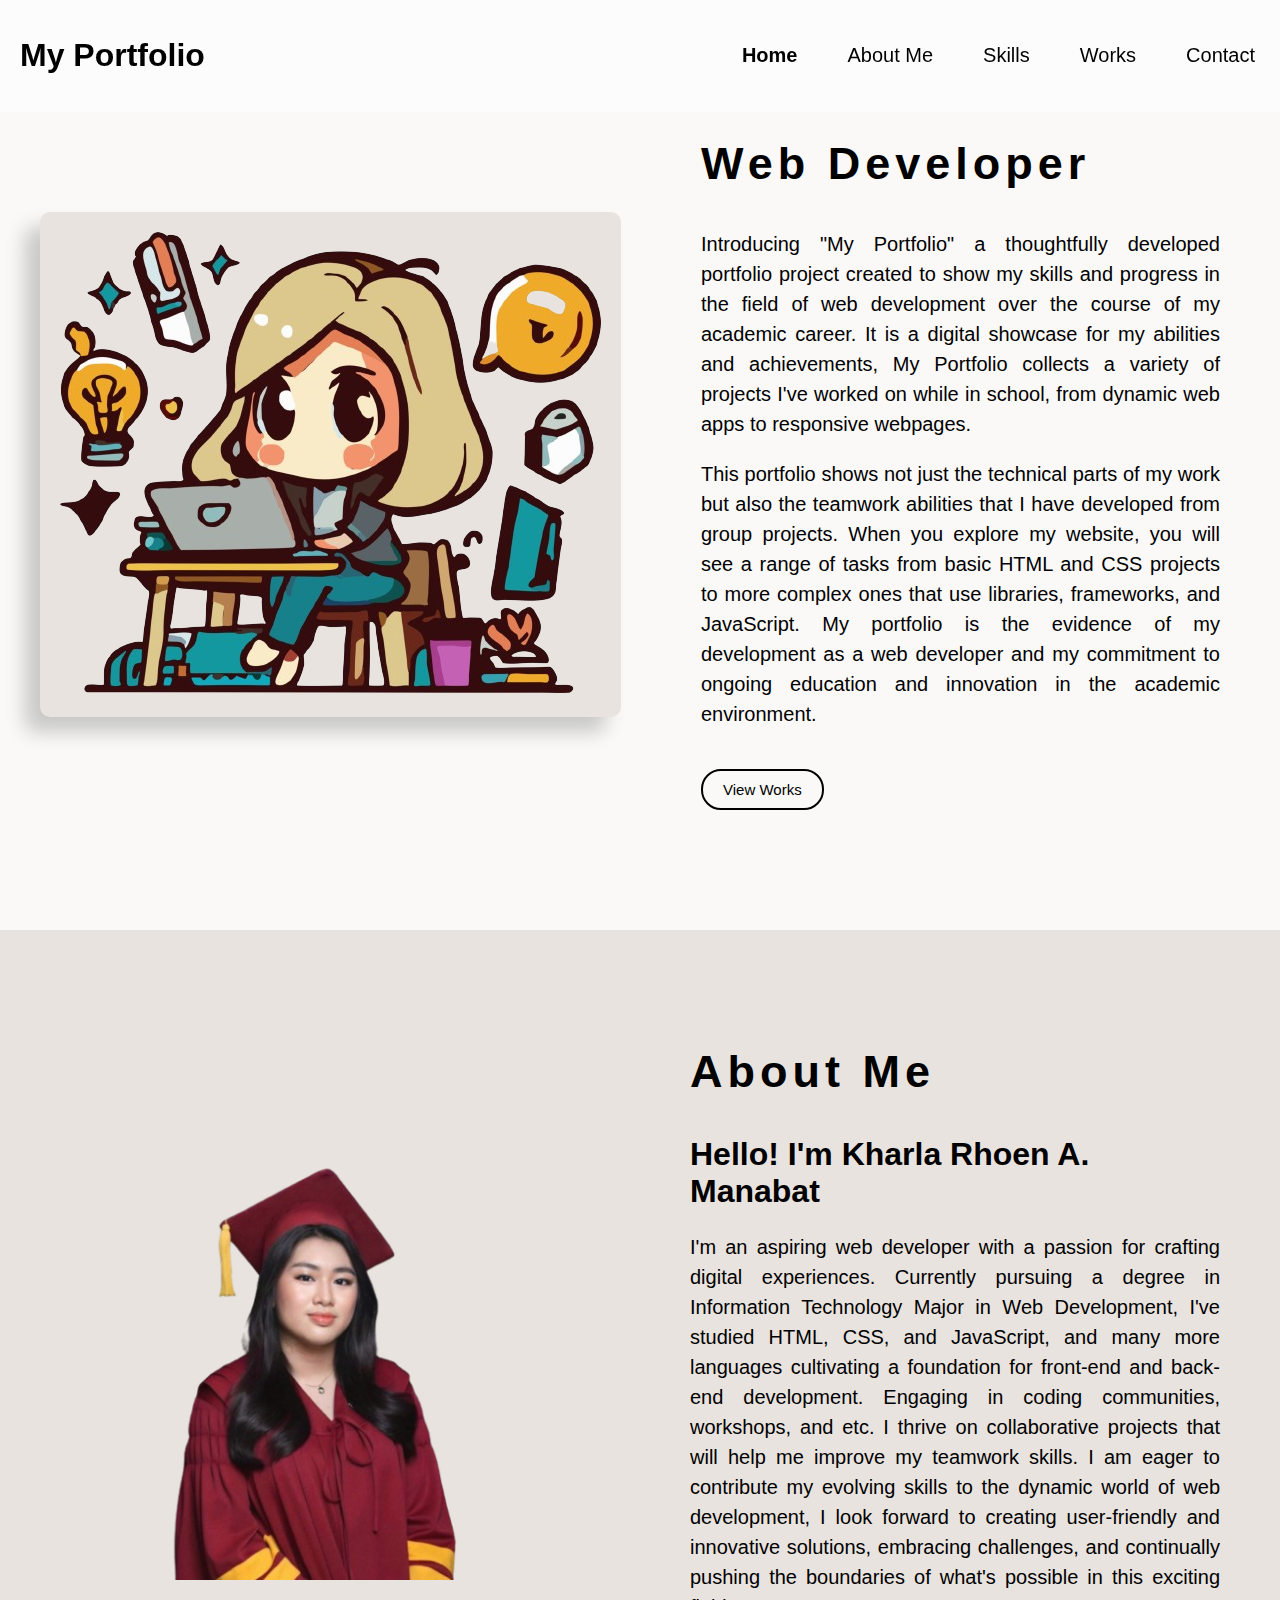
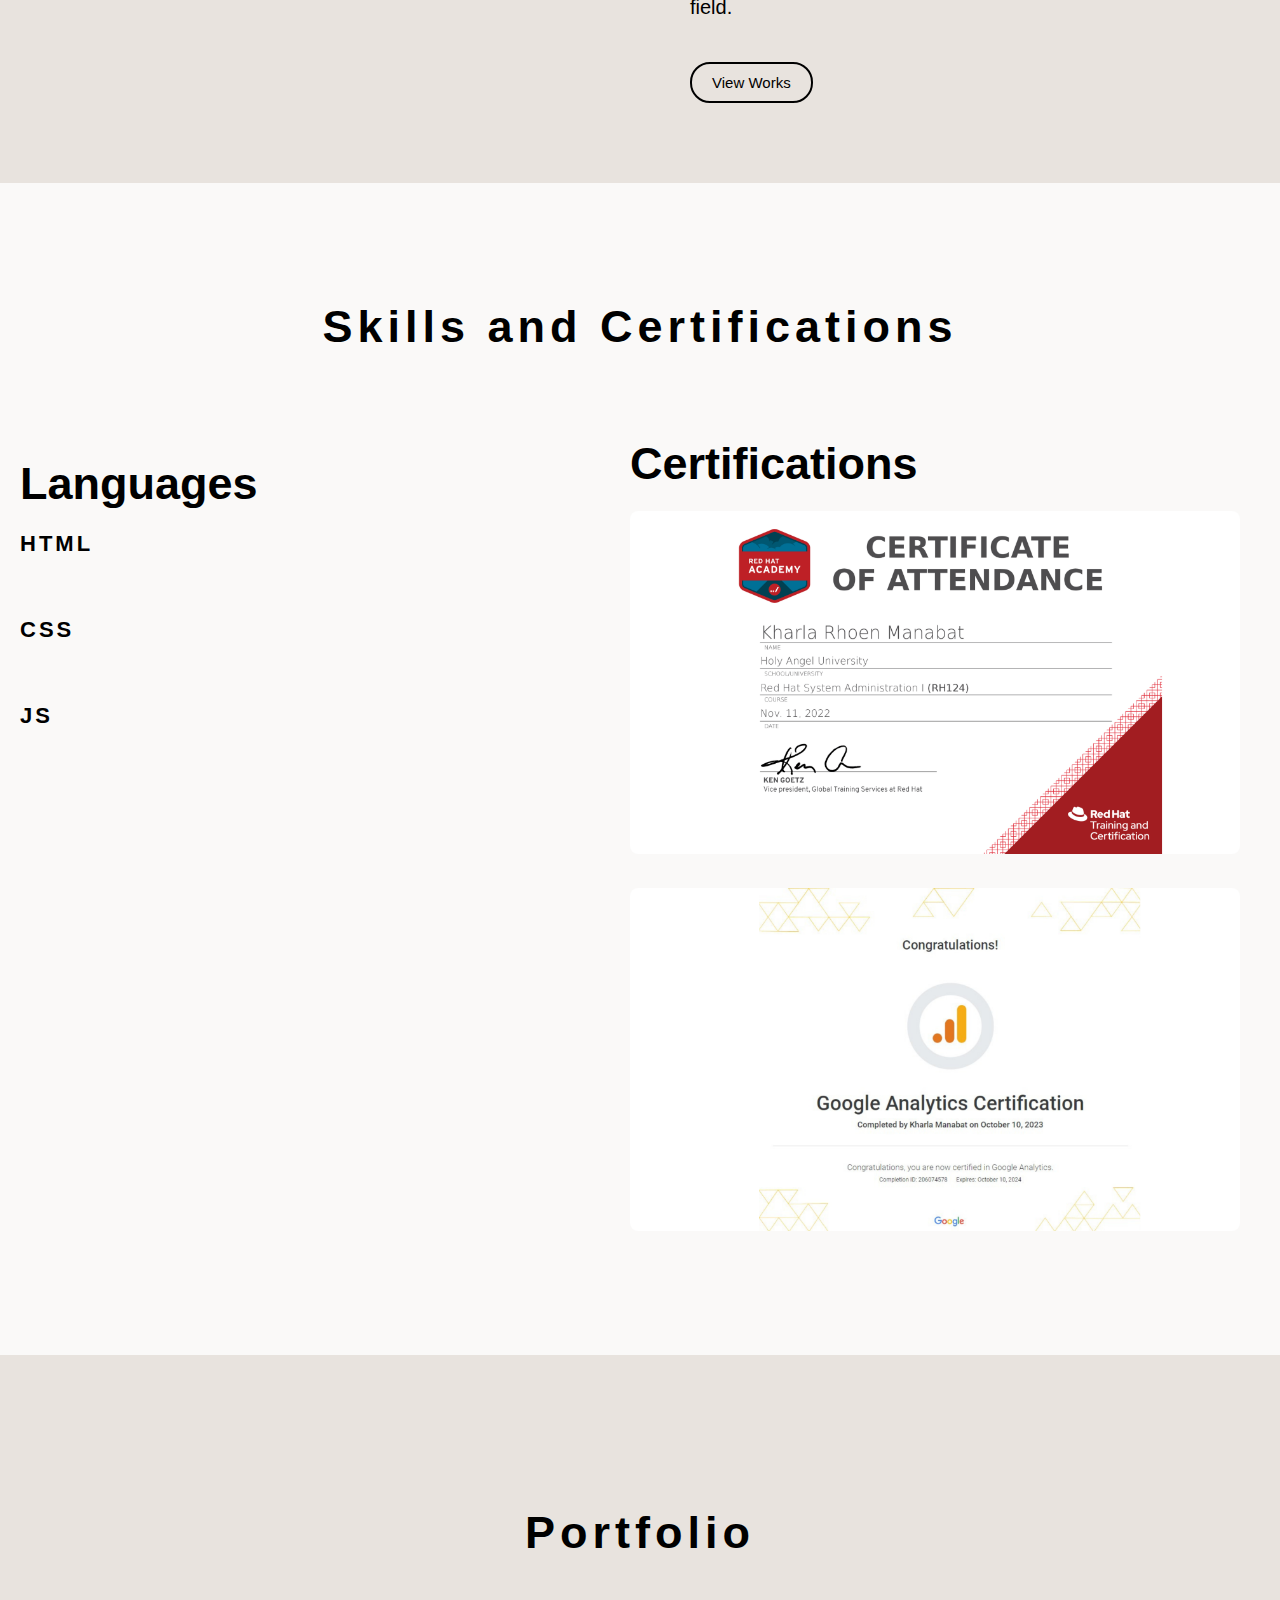
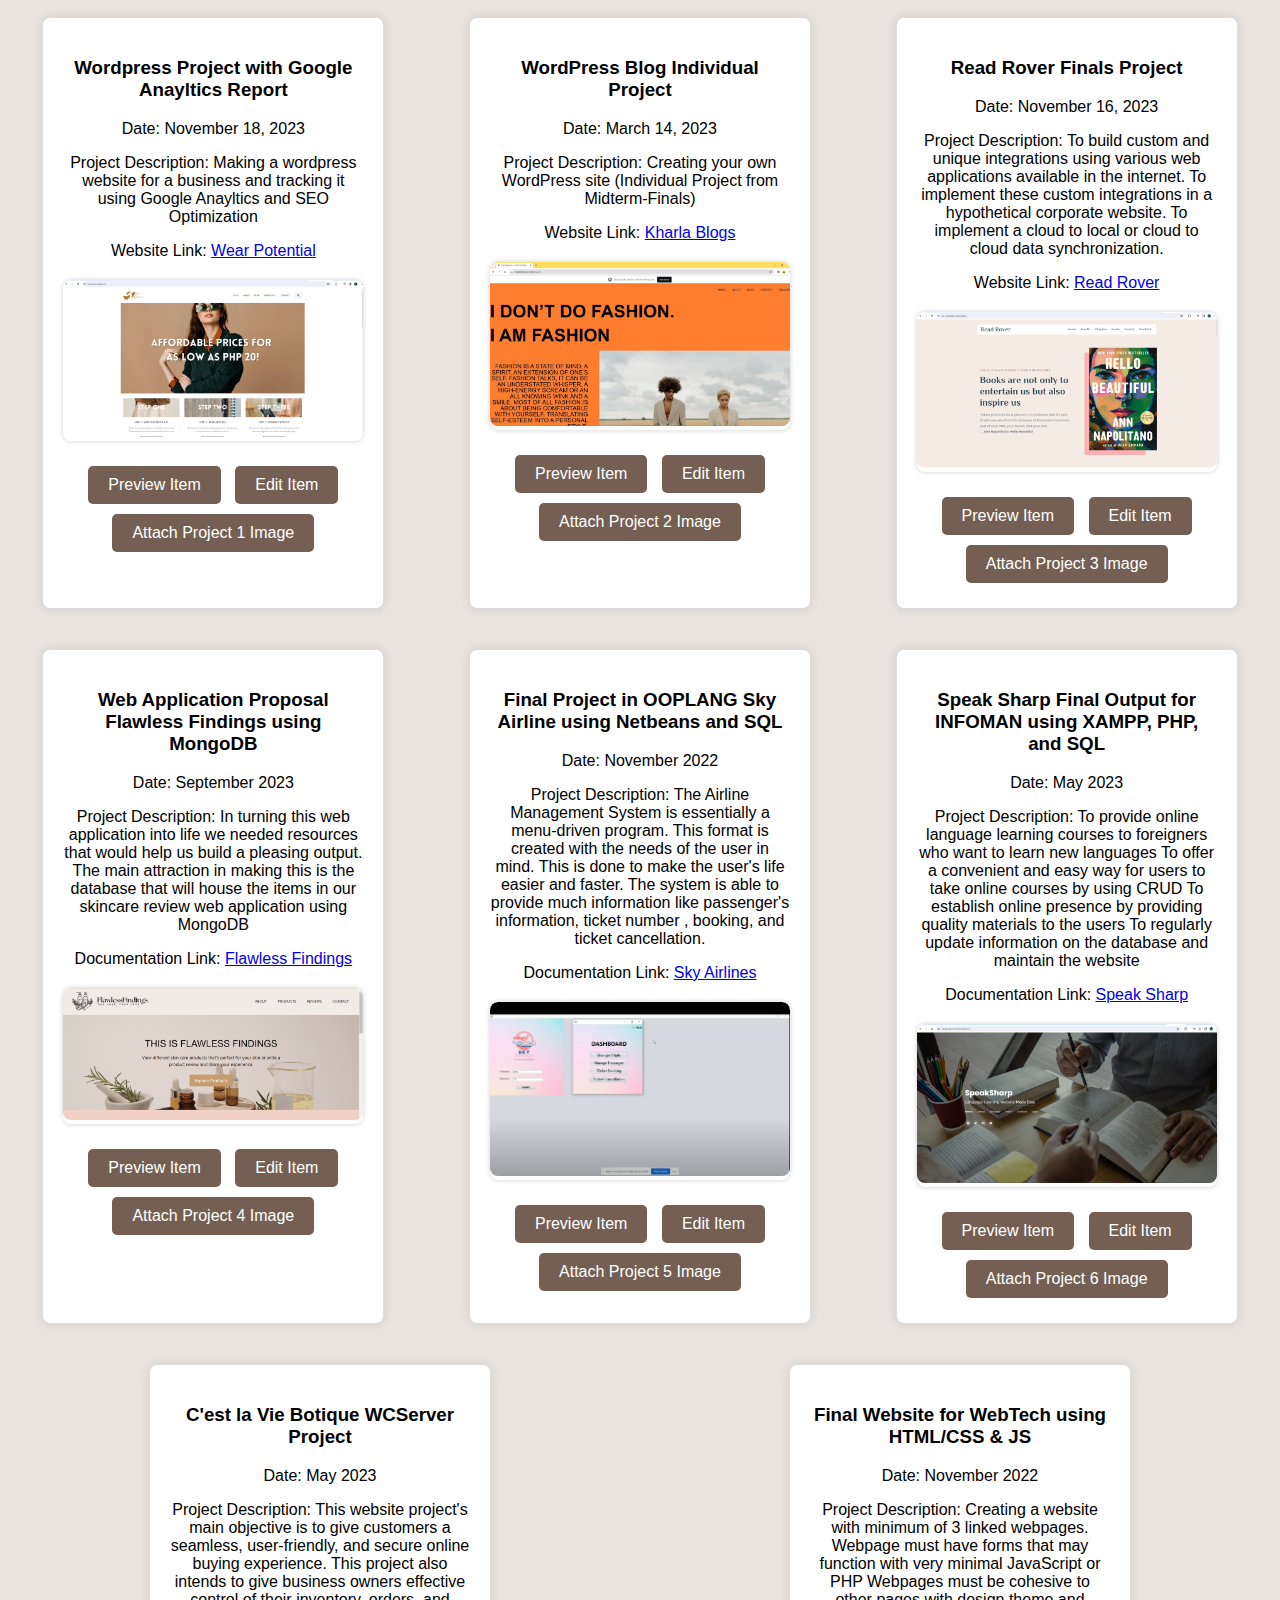
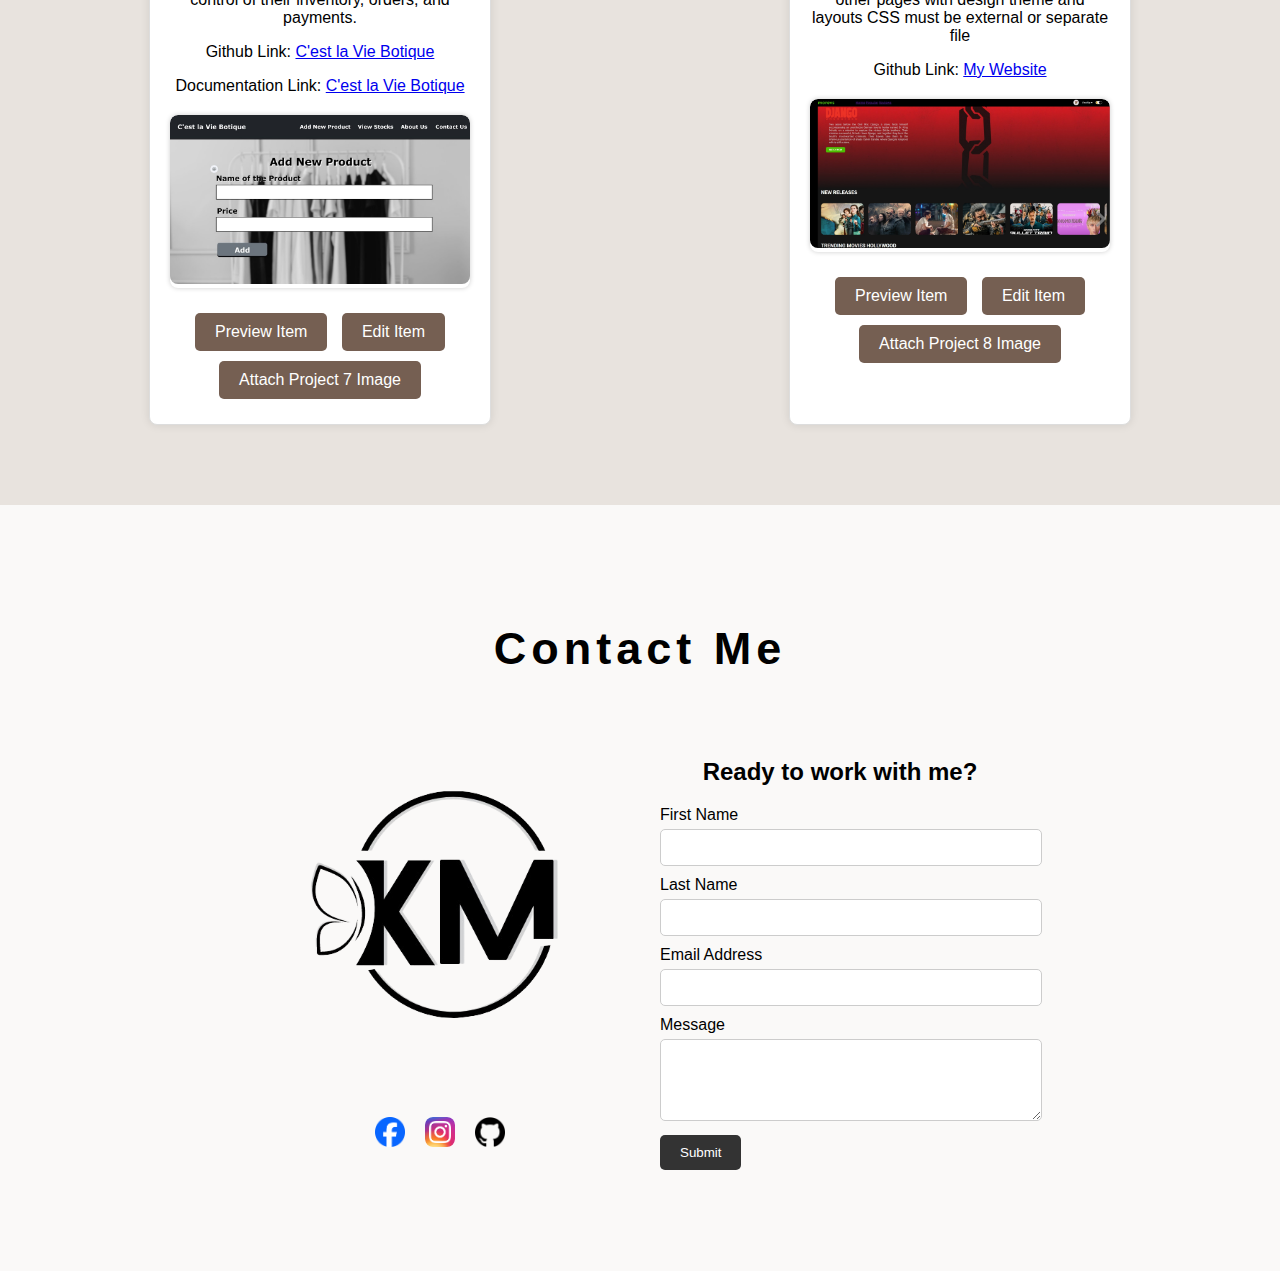
==== commit 17f86c0e: "Add files via upload" ====
--- a/index.html
+++ b/index.html
@@ -5,23 +5,35 @@
   <meta name="viewport" content="width=device-width, initial-scale=1.0">
 
   <!-- Favicon -->
-  <link rel="shortcut icon" href="favicon.png" type="image/x-icon">
-
+  <link rel="shortcut icon" href="mylogo.png" type="image/x-icon">
+  
   <title>Kharla's Portfolio</title>
   <link rel="stylesheet" href="styles.css">
 </head>
 <body>
 
-  <header>
-    <h1 class="section-title">My Portfolio</h1>
-    <nav>
-      <a href="#home" onclick="scrollToSection('#home')">Home</a>
-      <a href="#about" onclick="scrollToSection('#about')">About Me</a>
-      <a href="#skills" onclick="scrollToSection('#skills')">Skills</a>
-      <a href="#works" onclick="scrollToSection('#works')">Works</a>
-      <a href="#contact" onclick="scrollToSection('#contact')">Contact</a>
-    </nav>
-  </header>
+ <!-- Banner -->
+<div class="popup-banner" id="banner">
+  <a href="#works">
+    <img src="banner.gif" alt="">
+  </a>
+  <button class="close-btn">
+    <img src="exit.png" alt="Close Button">
+  </button>
+</div>
+
+<header>
+  <h1 class="section-title">My Portfolio</h1>
+  <nav>
+    <a href="#home" class="active" onclick="scrollToSection('#home', this)">Home</a>
+    <a href="#about" onclick="scrollToSection('#about', this)">About Me</a>
+    <a href="#skills" onclick="scrollToSection('#skills', this)">Skills</a>
+    <a href="#works" onclick="scrollToSection('#works', this)">Works</a>
+    <a href="#contact" onclick="scrollToSection('#contact', this)">Contact</a>
+  </nav>    
+</header>
+
+
 
   <section id="home" class="home-section">
     <div class="home-content">
@@ -68,6 +80,7 @@
       </div>
 
       <div class="about-description">
+        <br>
         <h2>About Me</h2>
 
         <h1> Hello! I'm Kharla Rhoen A. Manabat</h1>
@@ -141,6 +154,7 @@
 <!-- Works Page Section -->
 <section id="works" class="works-section">
   <div class="section-content">
+    <br><br><br>
     <h2>Portfolio</h2>
 
     <!-- Container for Works Items -->
@@ -355,7 +369,7 @@
       <div class="contact-content">
         <!-- Left side with image and social media icons -->
         <div class="contact-left">
-          <img src="contact-image.png" alt="Contact Image">
+          <img src="klogo.png" alt="Contact Image">
           <div class="social-icons">
             <!-- Add social media icons as needed -->
             <a href="https://www.facebook.com/kharlarhn?mibextid=LQQJ4d" target="_blank"><img src="fb.png" alt="Facebook"></a>
@@ -389,9 +403,7 @@
     </div>
   </section>
   
-  
-
-  
+
   <script src="script.js"></script>
 
 </body>
--- a/styles.css
+++ b/styles.css
@@ -11,7 +11,7 @@
   }
 
   header {
-    background-color:#faf9f8; /* Cream background color for the header */
+    background-color: rgba(255, 255, 255, 0.5); /* 50% transparent white */
     color: #000; /* Black text color */
     text-align: center;
     padding: 1em 20px;
@@ -22,37 +22,29 @@
     align-items: center;
     position: fixed;
     top: 0;
+    margin-bottom: 20px;
   }
 
 
   nav {
     display: flex;
-    justify-content: center; /* Center-align items */
-    margin-right: 20px; /* Adjust the right margin */
-  }
-  
-  
-  nav a {
-    color: #000; /* Black text color */
+    justify-content: center;
+    margin-right: 20px;
+}
+
+nav a {
+    color: #000;
     text-decoration: none;
     margin: 0 15px;
     padding: 10px;
     font-size: 20px;
     transition: font-weight 0.3s;
-  }
-
-
-  nav a:hover {
-    font-weight: bold; /* Make the text bold on hover */
-  }
-  
-  nav a.active {
-    font-weight: bold; /* Keep the text bold for the active link */
-  }
-  
-  .section-title {
-    color: #000; /* Black text color */
-  }
+}
+
+nav a.active {
+    font-weight: bold;
+}
+
   
   section {
     padding: 80px 20px;
@@ -90,8 +82,6 @@
   text-align: center;
 }
 
-
-
 body .about-description {
   margin-left: 80px;
 }
@@ -109,9 +99,6 @@
   line-height: 1.5;
   text-align: justify;
 }
-
-
-
   .home-section,
   .about-section,
   .skills-section,
@@ -178,6 +165,10 @@
     font-size: 1em;
   }
   
+  .works-content {
+    margin-top: 100px;
+  }
+
 
 /* View Works button */
 .view-works-btn {
@@ -370,7 +361,7 @@
 /* Works section layout */
 .works-section {
   background-color: #e8e3de; /* Set the background color for the works section */
-  padding: 40px 0; /* Add padding to the works section */
+  padding: 60px 0; /* Add padding to the works section */
   text-align: center;
 }
 
@@ -589,3 +580,60 @@
 .about-image:hover img {
   transform: scale(1.1); /* Scale the image on hover */
 }
+
+/* Banner styles */
+.popup-banner {
+  position: fixed; /* Fix the banner position */
+  top: 0; /* Position it at the top of the viewport */
+  left: 0; /* Align it to the left */
+  width: 100%; /* Make it span the full width of the viewport */
+  z-index: 9999; /* Ensure it's on top of other content */
+}
+
+
+.popup-banner img {
+  width: 100%; /* Ensure the image fills the container */
+  height: auto; /* Maintain aspect ratio */
+}
+
+.popup-banner {
+  /* Your existing styles */
+  display: none; /* Ensure the banner is initially hidden */
+  transition: transform 0.5s ease; /* Add transition for smooth sliding animation */
+  transform: translateY(0); /* Start with the banner in its original position */
+}
+
+.banner-hidden {
+  transform: translateY(-100%);
+  opacity: 0; /* Fade out the banner */
+  pointer-events: none; /* Disable pointer events on hidden banner */
+}
+
+  
+.close-btn {
+  position: absolute;
+  top: 10px;
+  right: 10px;
+  padding: 0; /* Remove padding to fit the image */
+  background-color: transparent; /* Remove background color */
+  border: none; /* Remove border */
+  cursor: pointer;
+}
+
+.close-btn img {
+  width: 50px; /* Adjust width as needed */
+}
+
+.slide-in {
+  display: block; /* Make the banner visible */
+  animation: slideIn 0.5s forwards; /* Apply sliding animation */
+}
+
+@keyframes slideIn {
+  from {
+    transform: translateY(-100%);
+  }
+  to {
+    transform: translateY(0);
+  }
+}
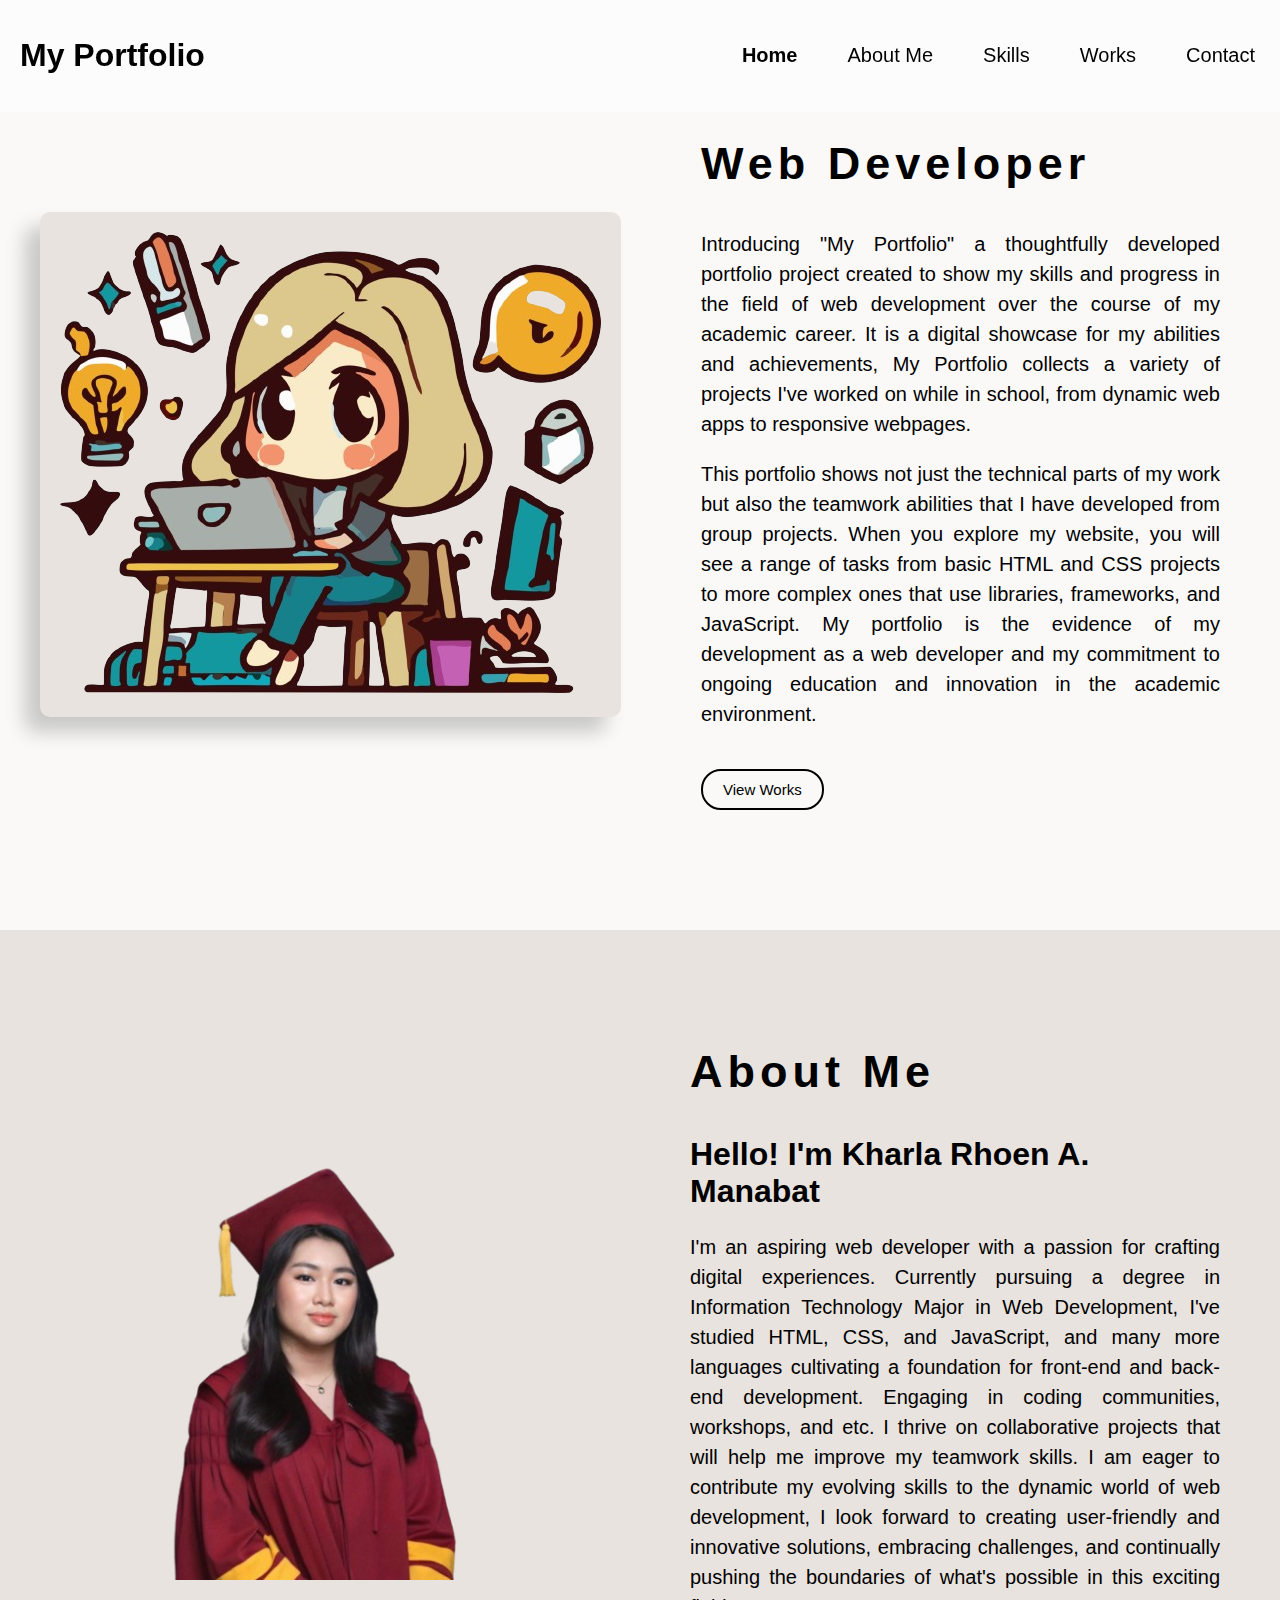
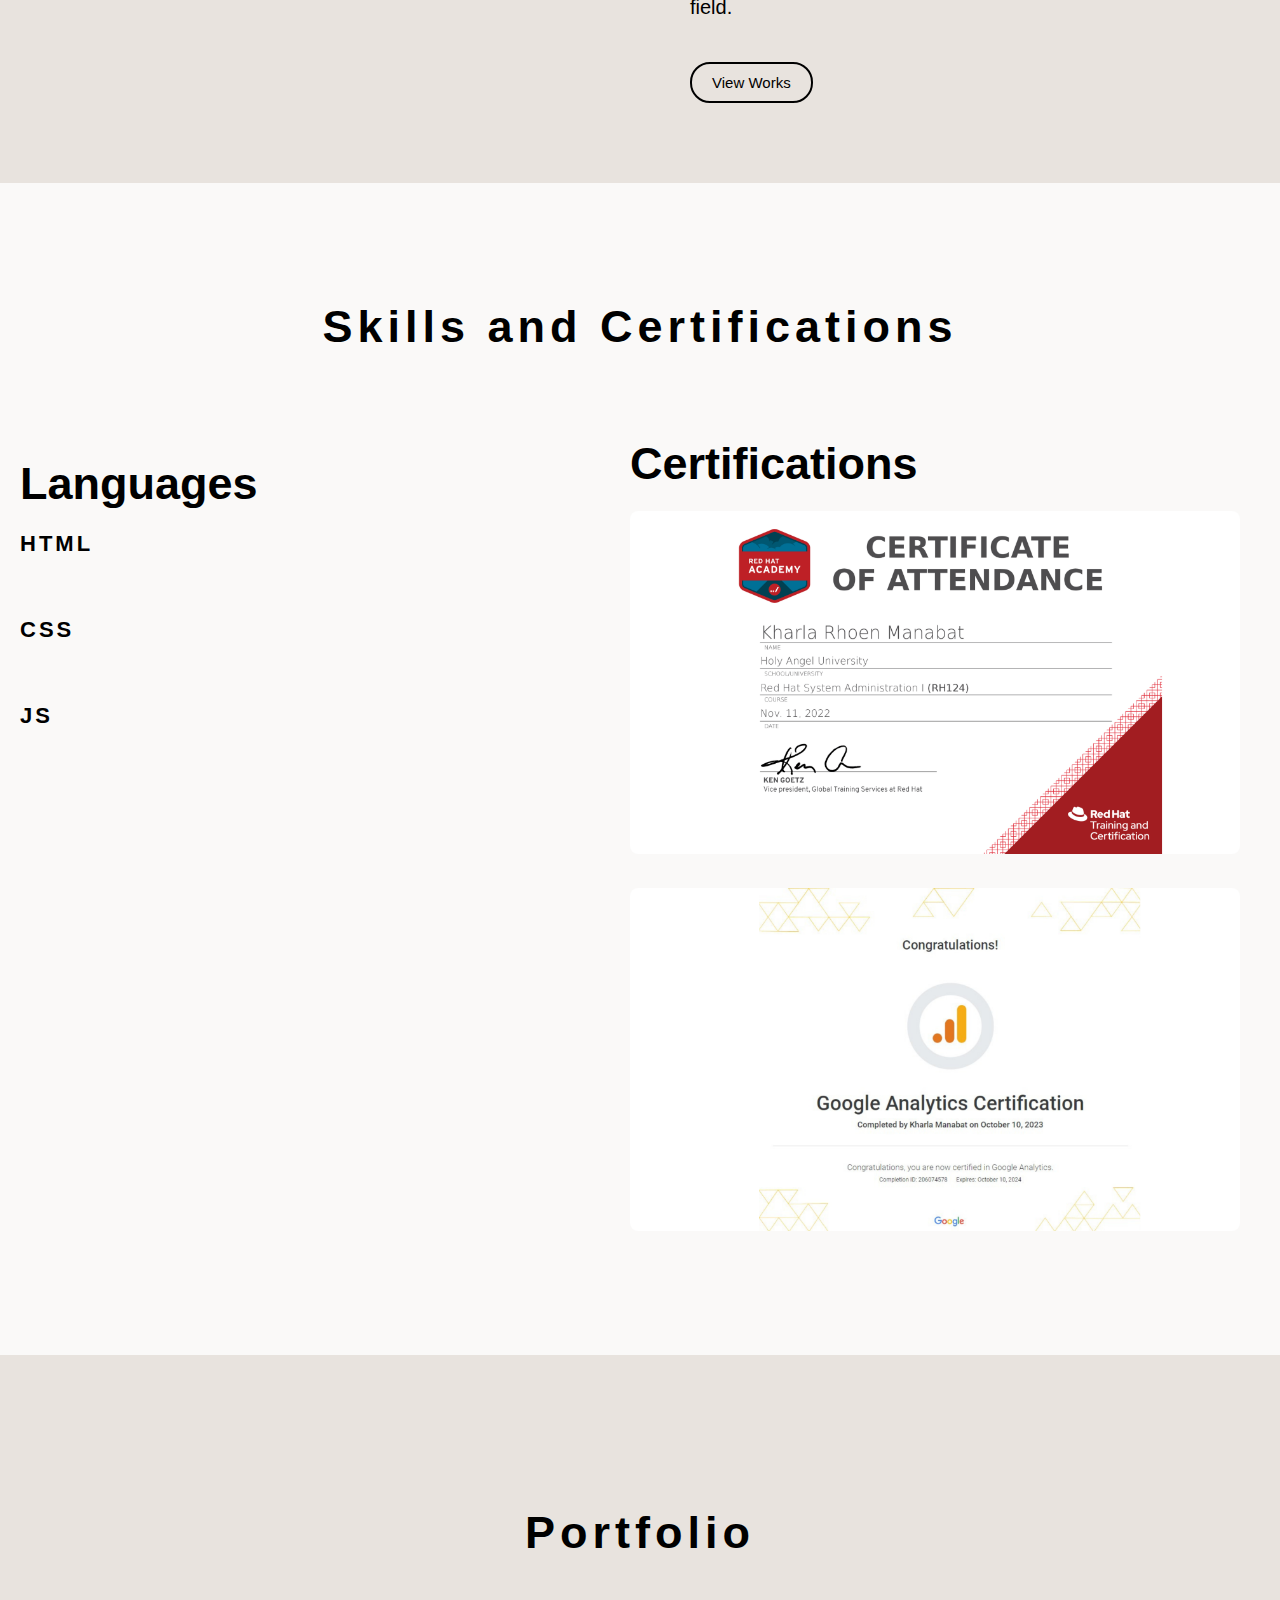
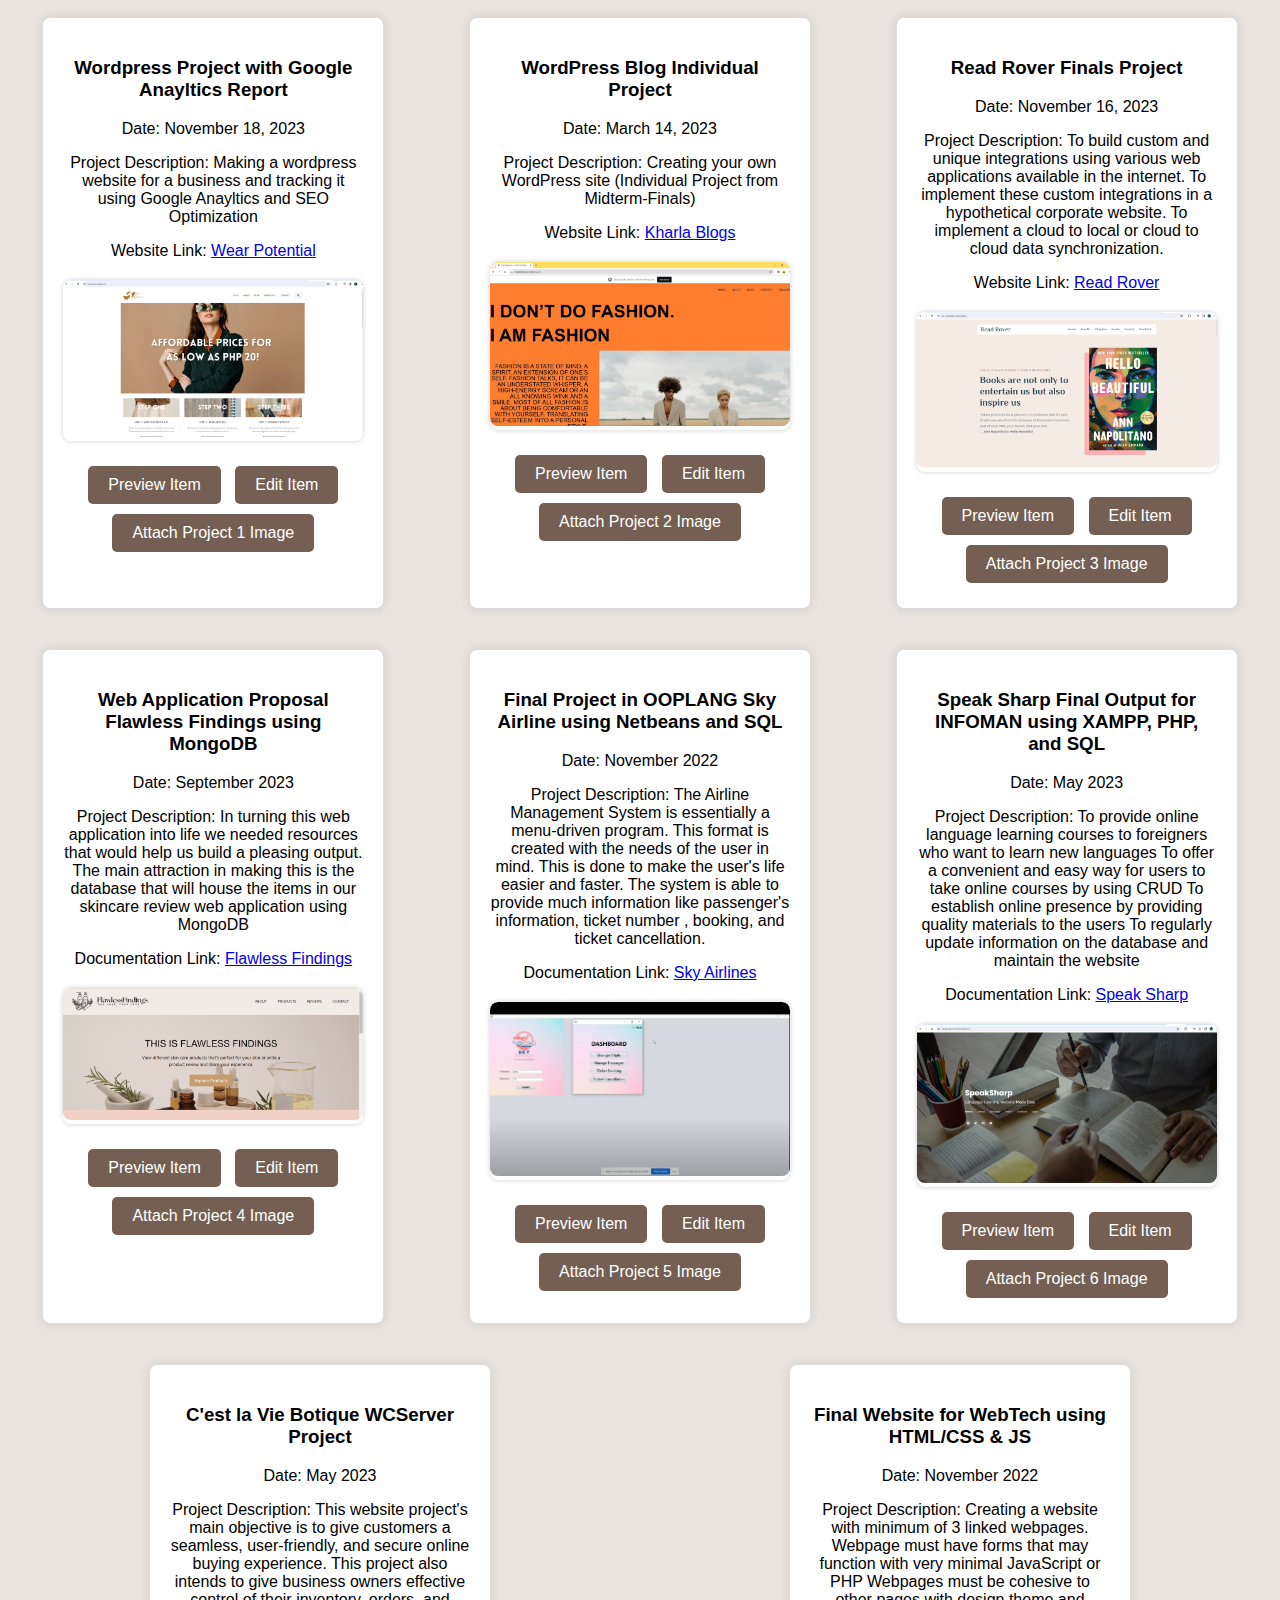
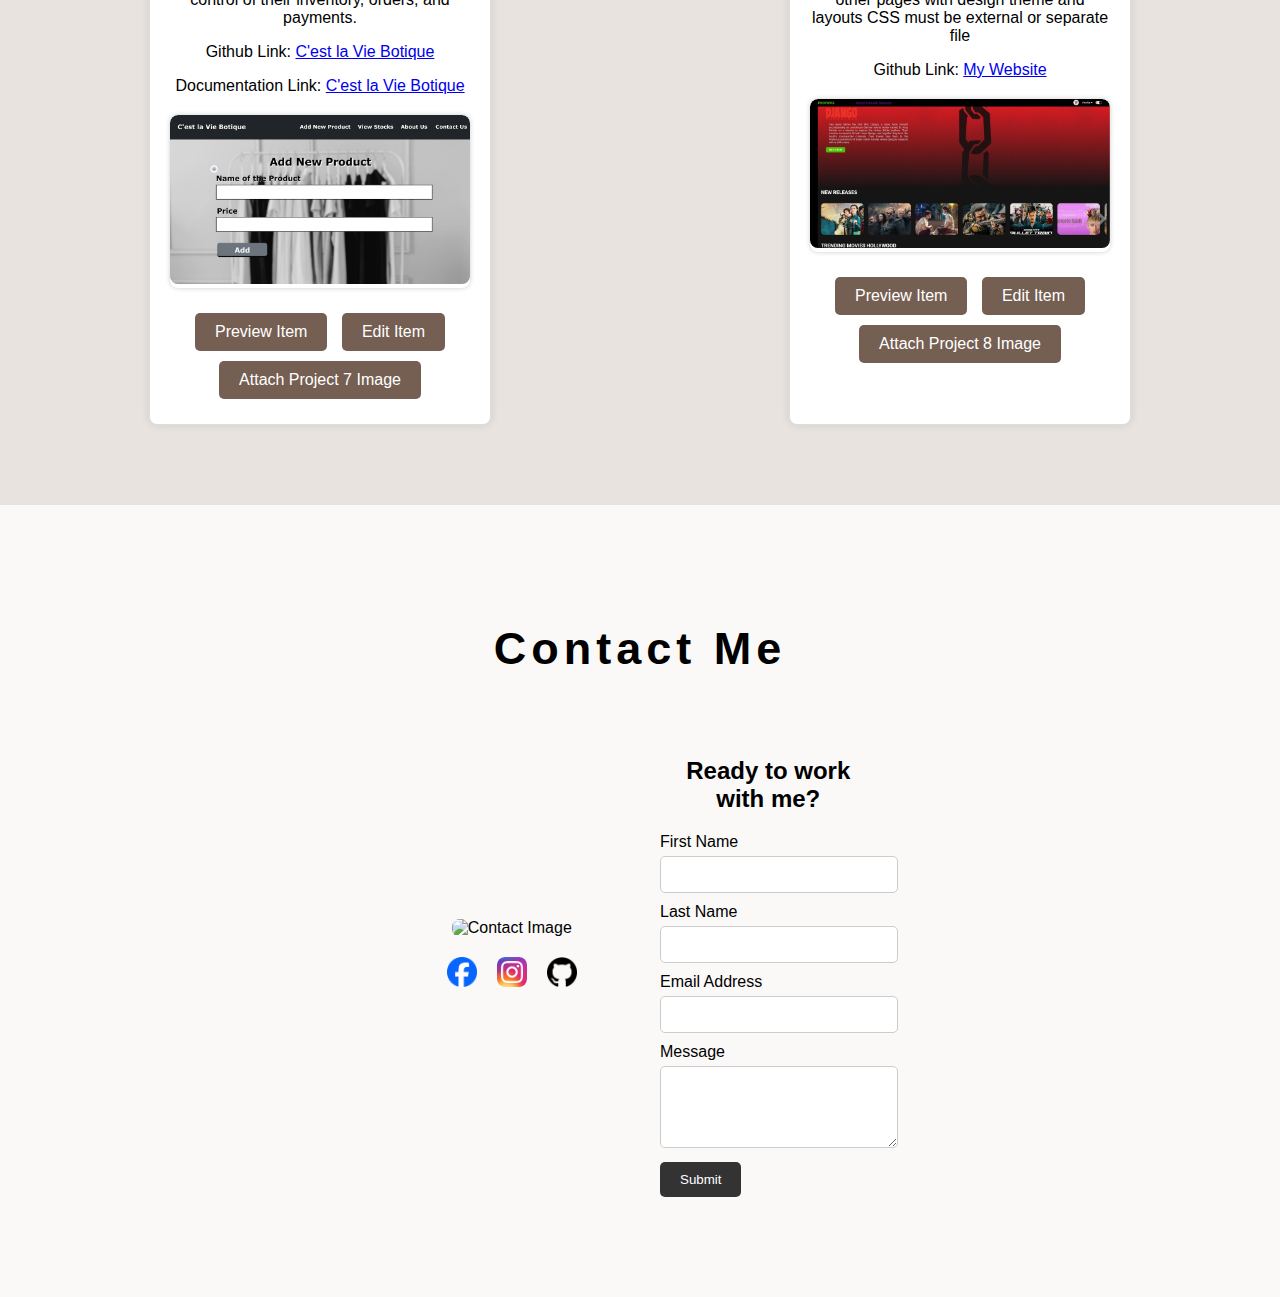
==== commit 7d0c050c: "Add files via upload" ====
--- a/index.html
+++ b/index.html
@@ -5,7 +5,7 @@
   <meta name="viewport" content="width=device-width, initial-scale=1.0">
 
   <!-- Favicon -->
-  <link rel="shortcut icon" href="mylogo.png" type="image/x-icon">
+  <link rel="shortcut icon" href="favicon.png" type="image/x-icon">
   
   <title>Kharla's Portfolio</title>
   <link rel="stylesheet" href="styles.css">
